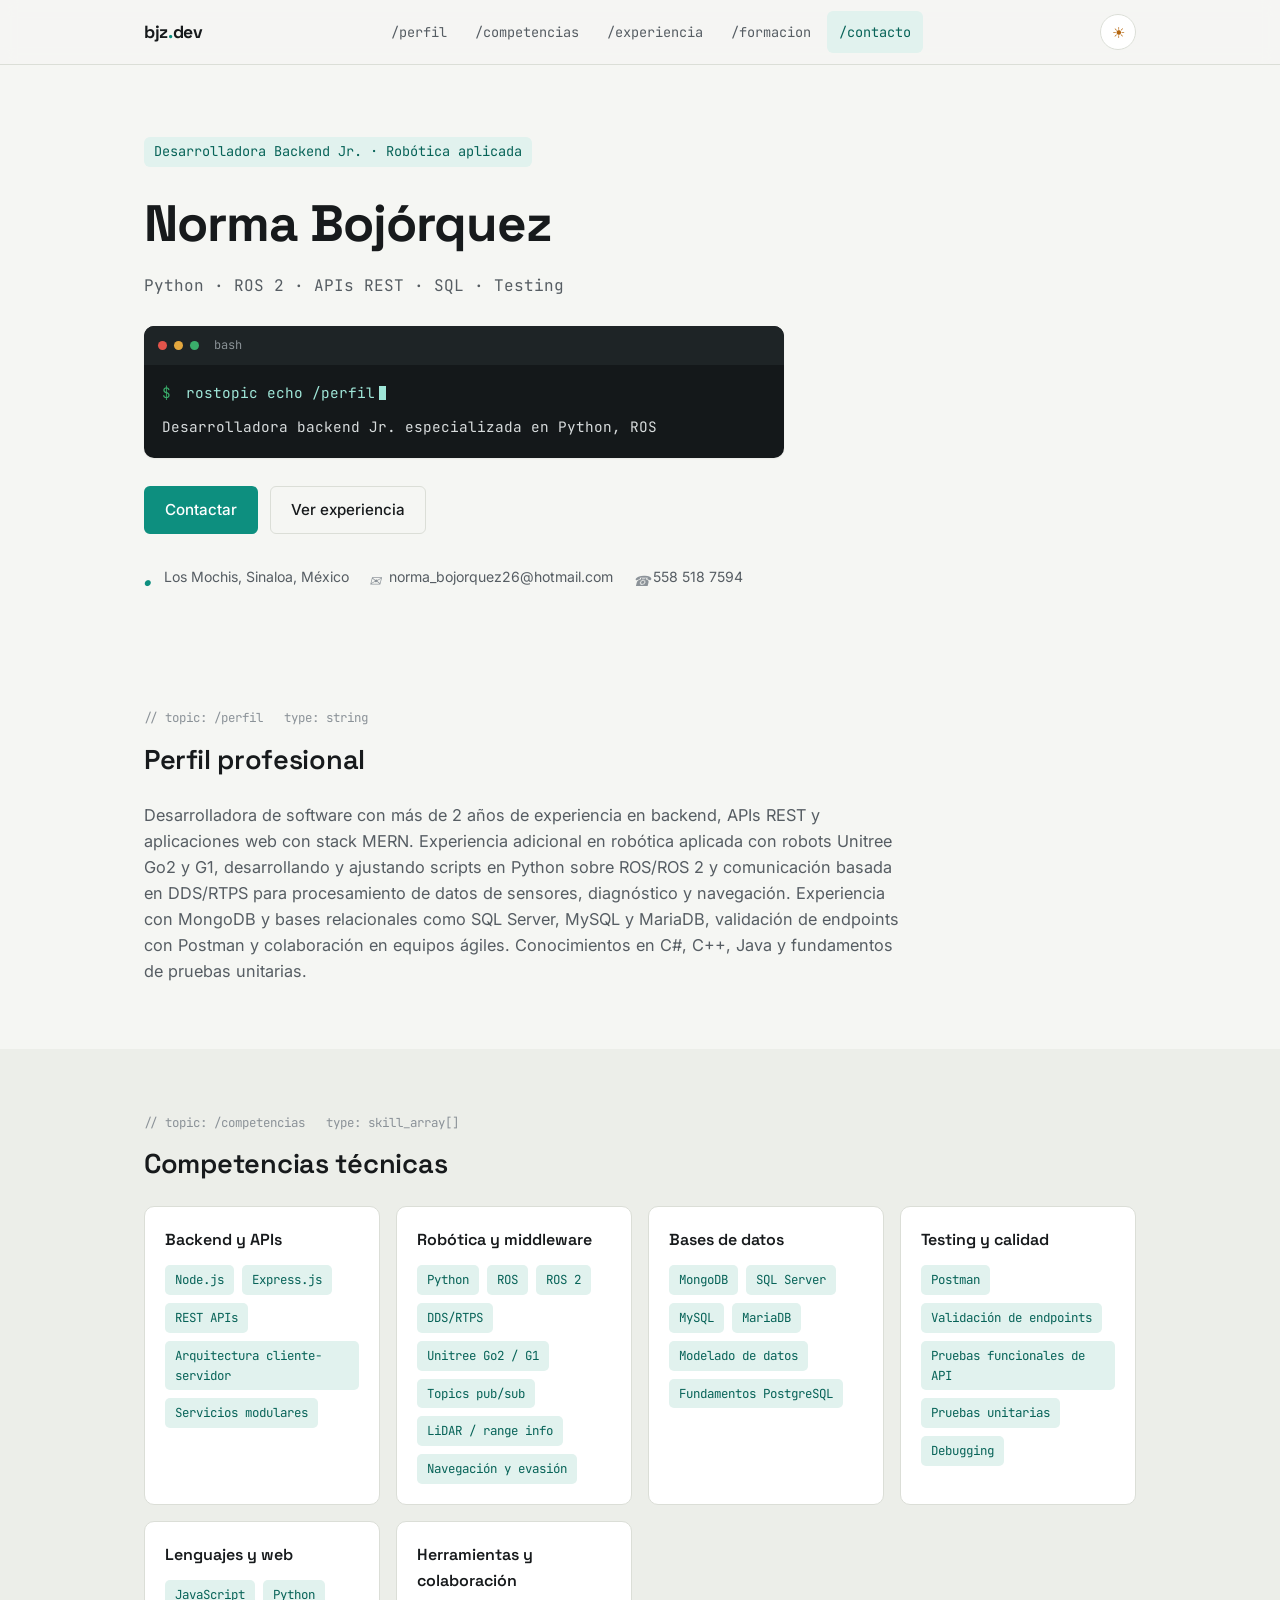
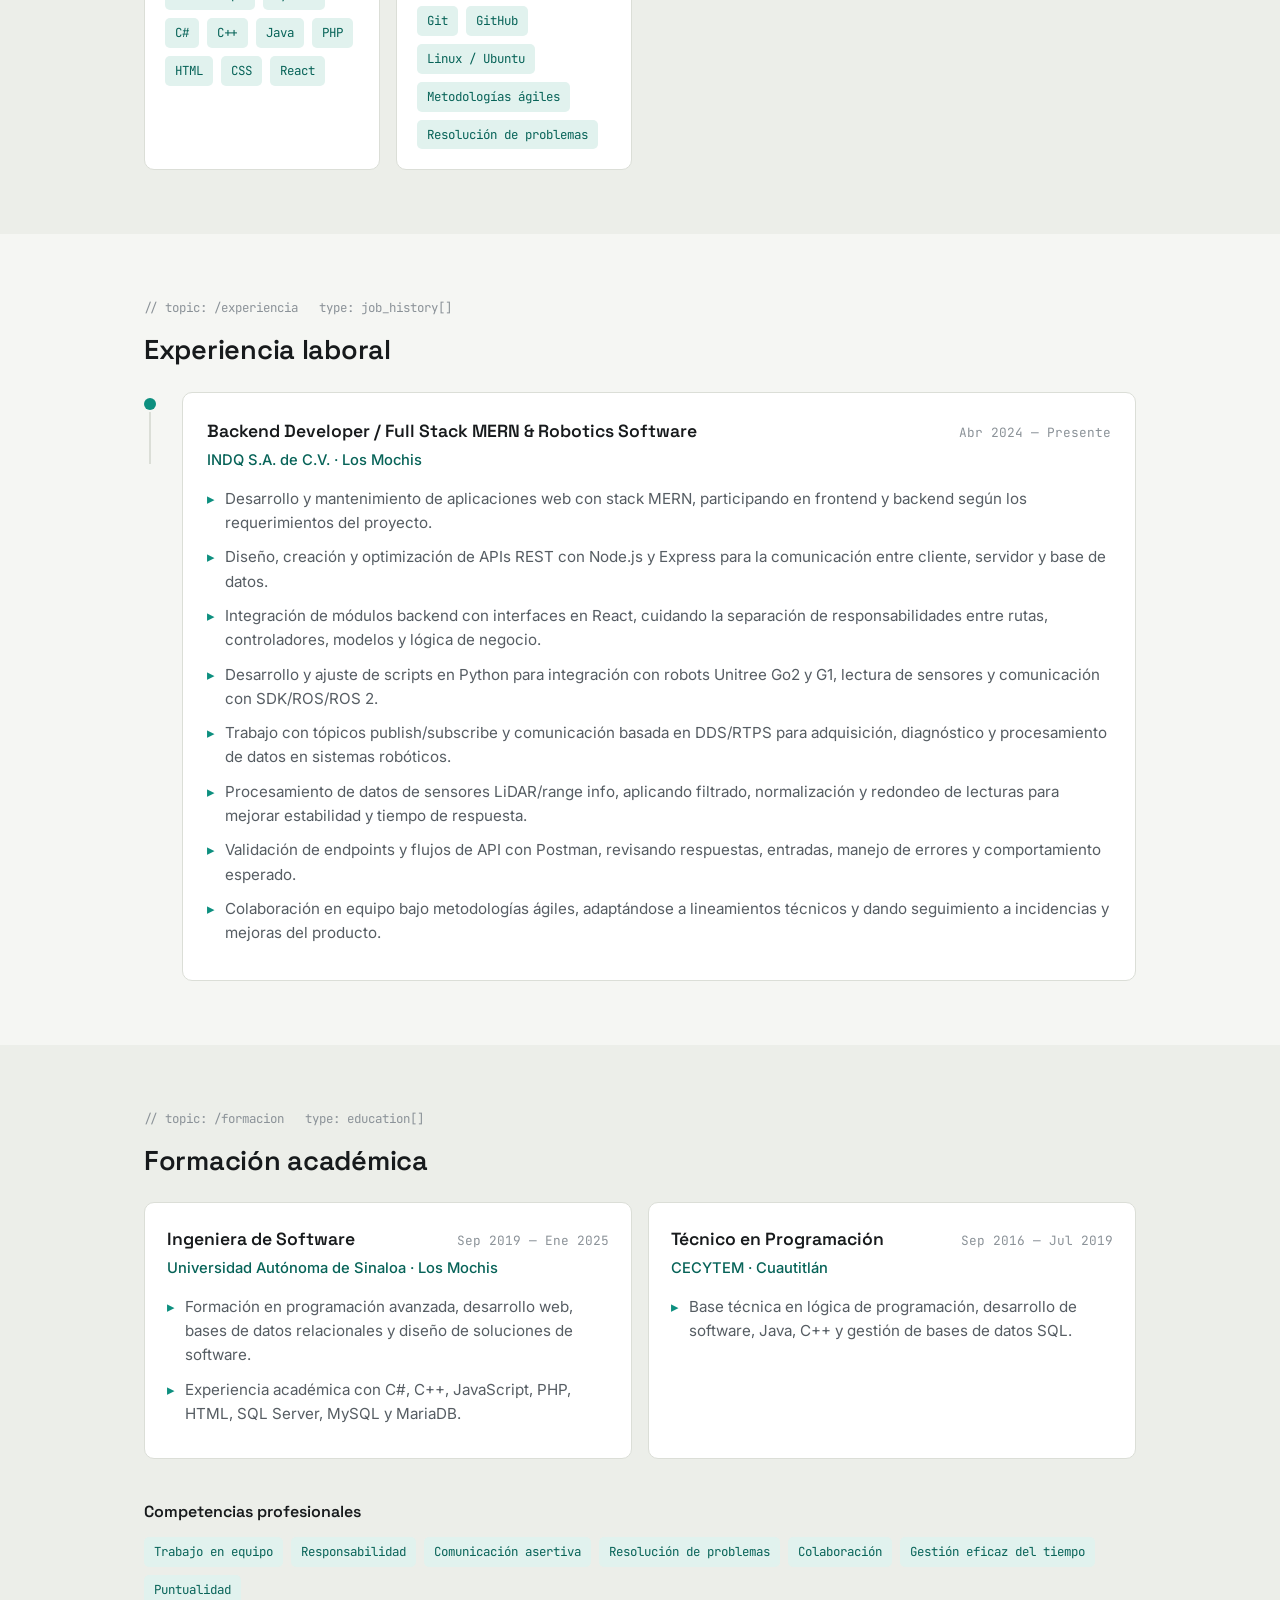
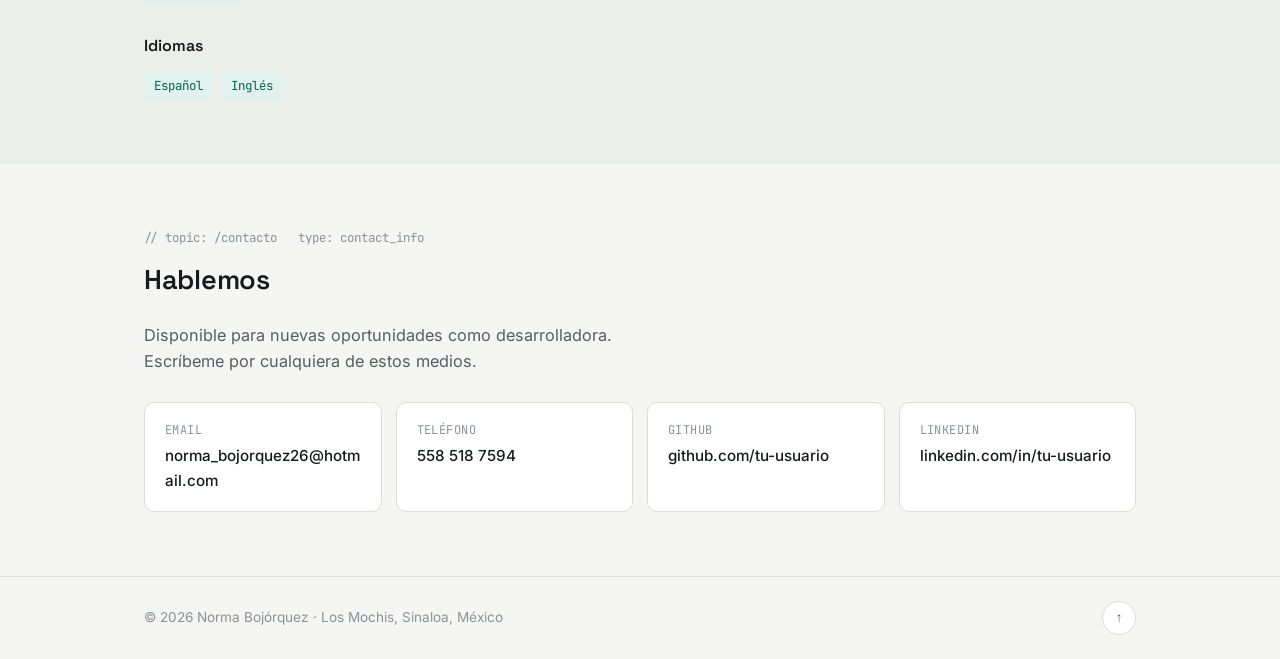
==== index.html @ 82c3656e "cv web correccion de la estrutura" ====
<!DOCTYPE html>
<html lang="es">
<head>
<meta charset="UTF-8">
<meta name="viewport" content="width=device-width, initial-scale=1.0">
<title>Norma Bojórquez · Desarrolladora Backend & Robótica</title>
<meta name="description" content="Portfolio de Norma Bojórquez, desarrolladora backend Jr. con experiencia en Python, ROS 2, APIs REST y bases de datos.">
<link rel="preconnect" href="https://fonts.googleapis.com">
<link rel="preconnect" href="https://fonts.gstatic.com" crossorigin>
<link href="https://fonts.googleapis.com/css2?family=Space+Grotesk:wght@500;600;700&family=Inter:wght@400;500;600&family=JetBrains+Mono:wght@400;500&display=swap" rel="stylesheet">
<link rel="stylesheet" href="/CSS/styles.css">
<script>
  (function () {
    var saved = localStorage.getItem("theme");
    var prefersDark = window.matchMedia("(prefers-color-scheme: dark)").matches;
    var theme = saved || (prefersDark ? "dark" : "light");
    document.documentElement.setAttribute("data-theme", theme);
  })();
</script>
</head>
<body>

<header class="site-header">
  <div class="wrap header-inner">
    <a href="#inicio" class="brand">bjz<span class="brand-dot">.</span>dev</a>

    <button class="nav-toggle" id="navToggle" aria-label="Abrir menú" aria-expanded="false" aria-controls="siteNav">
      <span></span><span></span><span></span>
    </button>

    <nav class="site-nav" id="siteNav">
      <a href="#perfil" class="nav-link" data-section="perfil"><span class="topic-tag">/perfil</span></a>
      <a href="#competencias" class="nav-link" data-section="competencias"><span class="topic-tag">/competencias</span></a>
      <a href="#experiencia" class="nav-link" data-section="experiencia"><span class="topic-tag">/experiencia</span></a>
      <a href="#formacion" class="nav-link" data-section="formacion"><span class="topic-tag">/formacion</span></a>
      <a href="#contacto" class="nav-link" data-section="contacto"><span class="topic-tag">/contacto</span></a>
    </nav>

    <button class="theme-toggle" id="themeToggle" aria-label="Cambiar a modo oscuro" aria-pressed="false">
      <span class="theme-icon theme-icon-sun">☀</span>
      <span class="theme-icon theme-icon-moon">☾</span>
    </button>
  </div>
</header>

<main>

  <!-- ======================= HERO ======================= -->
  <section class="hero" id="inicio">
    <div class="wrap hero-grid">
      <div class="hero-text">
        <p class="eyebrow">Desarrolladora Backend Jr. · Robótica aplicada</p>
        <h1>Norma Bojórquez</h1>
        <p class="hero-sub">Python · ROS 2 · APIs REST · SQL · Testing</p>

        <div class="terminal" aria-hidden="false">
          <div class="terminal-bar">
            <span class="dot dot-r"></span><span class="dot dot-y"></span><span class="dot dot-g"></span>
            <span class="terminal-title">bash</span>
          </div>
          <div class="terminal-body">
            <p class="terminal-line"><span class="prompt">$</span> rostopic echo /perfil<span class="cursor" id="typeCursor"></span></p>
            <p class="terminal-output" id="typeOutput"></p>
          </div>
        </div>

        <div class="hero-actions">
          <a href="#contacto" class="btn btn-primary">Contactar</a>
          <a href="#experiencia" class="btn btn-ghost">Ver experiencia</a>
        </div>

        <ul class="hero-meta">
          <li><i class="icon" data-icon="pin"></i>Los Mochis, Sinaloa, México</li>
          <li><i class="icon" data-icon="mail"></i>norma_bojorquez26@hotmail.com</li>
          <li><i class="icon" data-icon="phone"></i>558 518 7594</li>
        </ul>
      </div>
    </div>
  </section>
  <section class="section" id="perfil">
    <div class="wrap">
      <p class="section-topic">// topic: /perfil &nbsp; type: string</p>
      <h2 class="section-title">Perfil profesional</h2>
      <p class="section-lead">
        Desarrolladora de software con más de 2 años de experiencia en backend, APIs REST y aplicaciones
        web con stack MERN. Experiencia adicional en robótica aplicada con robots Unitree Go2 y G1,
        desarrollando y ajustando scripts en Python sobre ROS/ROS 2 y comunicación basada en DDS/RTPS para
        procesamiento de datos de sensores, diagnóstico y navegación. Experiencia con MongoDB y bases
        relacionales como SQL Server, MySQL y MariaDB, validación de endpoints con Postman y colaboración
        en equipos ágiles. Conocimientos en C#, C++, Java y fundamentos de pruebas unitarias.
      </p>
    </div>
  </section>
  <section class="section section-alt" id="competencias">
    <div class="wrap">
      <p class="section-topic">// topic: /competencias &nbsp; type: skill_array[]</p>
      <h2 class="section-title">Competencias técnicas</h2>

      <div class="skills-grid">

        <article class="skill-card">
          <h3>Backend y APIs</h3>
          <ul class="tag-list">
            <li>Node.js</li><li>Express.js</li><li>REST APIs</li>
            <li>Arquitectura cliente-servidor</li><li>Servicios modulares</li>
          </ul>
        </article>

        <article class="skill-card">
          <h3>Robótica y middleware</h3>
          <ul class="tag-list">
            <li>Python</li><li>ROS</li><li>ROS 2</li><li>DDS/RTPS</li>
            <li>Unitree Go2 / G1</li><li>Topics pub/sub</li><li>LiDAR / range info</li>
            <li>Navegación y evasión</li>
          </ul>
        </article>

        <article class="skill-card">
          <h3>Bases de datos</h3>
          <ul class="tag-list">
            <li>MongoDB</li><li>SQL Server</li><li>MySQL</li><li>MariaDB</li>
            <li>Modelado de datos</li><li>Fundamentos PostgreSQL</li>
          </ul>
        </article>

        <article class="skill-card">
          <h3>Testing y calidad</h3>
          <ul class="tag-list">
            <li>Postman</li><li>Validación de endpoints</li>
            <li>Pruebas funcionales de API</li><li>Pruebas unitarias</li><li>Debugging</li>
          </ul>
        </article>

        <article class="skill-card">
          <h3>Lenguajes y web</h3>
          <ul class="tag-list">
            <li>JavaScript</li><li>Python</li><li>C#</li><li>C++</li>
            <li>Java</li><li>PHP</li><li>HTML</li><li>CSS</li><li>React</li>
          </ul>
        </article>

        <article class="skill-card">
          <h3>Herramientas y colaboración</h3>
          <ul class="tag-list">
            <li>Git</li><li>GitHub</li><li>Linux / Ubuntu</li>
            <li>Metodologías ágiles</li><li>Resolución de problemas</li>
          </ul>
        </article>

      </div>
    </div>
  </section>
  <section class="section" id="experiencia">
    <div class="wrap">
      <p class="section-topic">// topic: /experiencia &nbsp; type: job_history[]</p>
      <h2 class="section-title">Experiencia laboral</h2>

      <div class="timeline">
        <article class="timeline-item">
          <div class="timeline-marker" aria-hidden="true"></div>
          <div class="timeline-content">
            <div class="timeline-head">
              <h3>Backend Developer / Full Stack MERN &amp; Robotics Software</h3>
              <span class="timeline-date">Abr 2024 — Presente</span>
            </div>
            <p class="timeline-company">INDQ S.A. de C.V. · Los Mochis</p>
            <ul class="bullet-list">
              <li>Desarrollo y mantenimiento de aplicaciones web con stack MERN, participando en frontend y backend según los requerimientos del proyecto.</li>
              <li>Diseño, creación y optimización de APIs REST con Node.js y Express para la comunicación entre cliente, servidor y base de datos.</li>
              <li>Integración de módulos backend con interfaces en React, cuidando la separación de responsabilidades entre rutas, controladores, modelos y lógica de negocio.</li>
              <li>Desarrollo y ajuste de scripts en Python para integración con robots Unitree Go2 y G1, lectura de sensores y comunicación con SDK/ROS/ROS 2.</li>
              <li>Trabajo con tópicos publish/subscribe y comunicación basada en DDS/RTPS para adquisición, diagnóstico y procesamiento de datos en sistemas robóticos.</li>
              <li>Procesamiento de datos de sensores LiDAR/range info, aplicando filtrado, normalización y redondeo de lecturas para mejorar estabilidad y tiempo de respuesta.</li>
              <li>Validación de endpoints y flujos de API con Postman, revisando respuestas, entradas, manejo de errores y comportamiento esperado.</li>
              <li>Colaboración en equipo bajo metodologías ágiles, adaptándose a lineamientos técnicos y dando seguimiento a incidencias y mejoras del producto.</li>
            </ul>
          </div>
        </article>
      </div>
    </div>
  </section>
  <section class="section section-alt" id="formacion">
    <div class="wrap">
      <p class="section-topic">// topic: /formacion &nbsp; type: education[]</p>
      <h2 class="section-title">Formación académica</h2>

      <div class="edu-grid">
        <article class="edu-card">
          <div class="timeline-head">
            <h3>Ingeniera de Software</h3>
            <span class="timeline-date">Sep 2019 — Ene 2025</span>
          </div>
          <p class="timeline-company">Universidad Autónoma de Sinaloa · Los Mochis</p>
          <ul class="bullet-list">
            <li>Formación en programación avanzada, desarrollo web, bases de datos relacionales y diseño de soluciones de software.</li>
            <li>Experiencia académica con C#, C++, JavaScript, PHP, HTML, SQL Server, MySQL y MariaDB.</li>
          </ul>
        </article>

        <article class="edu-card">
          <div class="timeline-head">
            <h3>Técnico en Programación</h3>
            <span class="timeline-date">Sep 2016 — Jul 2019</span>
          </div>
          <p class="timeline-company">CECYTEM · Cuautitlán</p>
          <ul class="bullet-list">
            <li>Base técnica en lógica de programación, desarrollo de software, Java, C++ y gestión de bases de datos SQL.</li>
          </ul>
        </article>
      </div>

      <div class="soft-block">
        <h3>Competencias profesionales</h3>
        <ul class="tag-list">
          <li>Trabajo en equipo</li><li>Responsabilidad</li><li>Comunicación asertiva</li>
          <li>Resolución de problemas</li><li>Colaboración</li><li>Gestión eficaz del tiempo</li><li>Puntualidad</li>
        </ul>
      </div>

      <div class="soft-block">
        <h3>Idiomas</h3>
        <ul class="tag-list">
          <li>Español</li><li>Inglés</li>
        </ul>
      </div>
    </div>
  </section>

  <section class="section contact" id="contacto">
    <div class="wrap">
      <p class="section-topic">// topic: /contacto &nbsp; type: contact_info</p>
      <h2 class="section-title">Hablemos</h2>
      <p class="section-lead">
        Disponible para nuevas oportunidades como desarrolladora.
      </p>
      <p class="section-lead">
        Escríbeme por cualquiera de estos medios.
      </p>

      <div class="contact-grid">
        <a class="contact-card" href="mailto:norma_bojorquez26@hotmail.com">
          <span class="contact-label">Email</span>
          <span class="contact-value">norma_bojorquez26@hotmail.com</span>
        </a>
        <a class="contact-card" href="tel:+525585187594">
          <span class="contact-label">Teléfono</span>
          <span class="contact-value">558 518 7594</span>
        </a>
        <a class="contact-card" href="#" id="githubLink">
          <span class="contact-label">GitHub</span>
          <span class="contact-value">github.com/tu-usuario</span>
        </a>
        <a class="contact-card" href="#" id="linkedinLink">
          <span class="contact-label">LinkedIn</span>
          <span class="contact-value">linkedin.com/in/tu-usuario</span>
        </a>
      </div>
    </div>
  </section>

</main>

<footer class="site-footer">
  <div class="wrap footer-inner">
    <p>&copy; <span id="year"></span> Norma Bojórquez · Los Mochis, Sinaloa, México</p>
    <button class="back-top" id="backTop" aria-label="Volver arriba">↑</button>
  </div>
</footer>

<script src="/JS/script.js"></script>
</body>
</html>
---- CSS/styles.css ----
:root {
  --bg: #F5F6F3;
  --bg-alt: #ECEEE9;
  --surface: #FFFFFF;
  --text: #171A1C;
  --text-secondary: #565D63;
  --text-muted: #8B9298;
  --border: #DBDED7;

  --accent: #0D8F7F;
  --accent-dark: #076358;
  --accent-soft: #E1F2EE;

  --amber: #B4650E;
  --amber-soft: #FBEBDA;

  /* Tipografías */
  --font-display: 'Space Grotesk', 'Segoe UI', sans-serif;
  --font-body: 'Inter', 'Segoe UI', sans-serif;
  --font-mono: 'JetBrains Mono', 'Courier New', monospace;

  --max-width: 1040px;
  --radius: 10px;
  --radius-sm: 6px;
}

[data-theme="dark"] {
  --bg: #121516;
  --bg-alt: #191D1E;
  --surface: #1B1F20;
  --text: #EDEFEE;
  --text-secondary: #A7ADAF;
  --text-muted: #6E7577;
  --border: #2B3031;

  --accent: #35C4AE;
  --accent-dark: #6FE0CE;
  --accent-soft: #16302C;

  --amber: #E0A860;
  --amber-soft: #2E2417;
}

[data-theme="dark"] .terminal { box-shadow: none; }
[data-theme="dark"] .site-header { background: rgba(18, 21, 22, 0.9); }

body,
.site-header,
.terminal,
.skill-card,
.timeline-content,
.edu-card,
.contact-card {
  transition: background-color 0.2s ease, border-color 0.2s ease, color 0.2s ease;
}

* { box-sizing: border-box; margin: 0; padding: 0; }

html { scroll-behavior: smooth; }

body {
  background: var(--bg);
  color: var(--text);
  font-family: var(--font-body);
  font-size: 16px;
  line-height: 1.6;
  -webkit-font-smoothing: antialiased;
}

img { max-width: 100%; display: block; }
a { color: inherit; text-decoration: none; }
ul { list-style: none; }

.wrap {
  max-width: var(--max-width);
  margin: 0 auto;
  padding: 0 24px;
}

.site-header {
  position: sticky;
  top: 0;
  z-index: 50;
  background: rgba(245, 246, 243, 0.9);
  backdrop-filter: blur(8px);
  border-bottom: 1px solid var(--border);
}

.header-inner {
  display: flex;
  align-items: center;
  justify-content: space-between;
  height: 64px;
}

.brand {
  font-family: var(--font-display);
  font-weight: 700;
  font-size: 1.1rem;
  letter-spacing: -0.02em;
}
.brand-dot { color: var(--accent); }

.site-nav {
  display: flex;
  gap: 4px;
}

.nav-link {
  padding: 8px 12px;
  border-radius: var(--radius-sm);
  transition: background 0.15s ease, color 0.15s ease;
}

.nav-link .topic-tag {
  font-family: var(--font-mono);
  font-size: 0.85rem;
  color: var(--text-secondary);
}

.nav-link:hover,
.nav-link.active {
  background: var(--accent-soft);
}
.nav-link:hover .topic-tag,
.nav-link.active .topic-tag {
  color: var(--accent-dark);
}

.nav-toggle {
  display: none;
  flex-direction: column;
  justify-content: center;
  gap: 5px;
  width: 36px;
  height: 36px;
  background: none;
  border: none;
  cursor: pointer;
}
.nav-toggle span {
  display: block;
  height: 2px;
  background: var(--text);
  border-radius: 2px;
}

.theme-toggle {
  position: relative;
  width: 36px;
  height: 36px;
  border-radius: 50%;
  border: 1px solid var(--border);
  background: var(--surface);
  cursor: pointer;
  flex-shrink: 0;
}

.theme-icon {
  position: absolute;
  top: 50%;
  left: 50%;
  transform: translate(-50%, -50%);
  font-size: 15px;
  line-height: 1;
  transition: opacity 0.15s ease;
}

.theme-icon-sun { color: var(--amber); opacity: 1; }
.theme-icon-moon { color: var(--accent); opacity: 0; }

[data-theme="dark"] .theme-icon-sun { opacity: 0; }
[data-theme="dark"] .theme-icon-moon { opacity: 1; }

.hero {
  padding: 72px 0 56px;
}

.hero-text { max-width: 640px; }

.eyebrow {
  font-family: var(--font-mono);
  font-size: 0.85rem;
  color: var(--accent-dark);
  background: var(--accent-soft);
  display: inline-block;
  padding: 4px 10px;
  border-radius: var(--radius-sm);
  margin-bottom: 16px;
}

.hero h1 {
  font-family: var(--font-display);
  font-weight: 700;
  font-size: clamp(2.2rem, 5vw, 3.2rem);
  letter-spacing: -0.02em;
  margin-bottom: 8px;
}

.hero-sub {
  font-family: var(--font-mono);
  font-size: 1rem;
  color: var(--text-secondary);
  margin-bottom: 28px;
}

.terminal {
  background: #14181A;
  border-radius: var(--radius);
  overflow: hidden;
  margin-bottom: 28px;
  box-shadow: 0 1px 2px rgba(0,0,0,0.06);
}

.terminal-bar {
  display: flex;
  align-items: center;
  gap: 7px;
  padding: 10px 14px;
  background: #1E2426;
}
.dot { width: 9px; height: 9px; border-radius: 50%; display: inline-block; }
.dot-r { background: #E2544B; }
.dot-y { background: #E3A73E; }
.dot-g { background: #3AAE6B; }
.terminal-title {
  margin-left: 8px;
  font-family: var(--font-mono);
  font-size: 0.75rem;
  color: #8A9296;
}

.terminal-body {
  padding: 16px 18px 20px;
  font-family: var(--font-mono);
  font-size: 0.9rem;
}

.terminal-line { color: #9FE6D8; }
.prompt { color: #3AAE6B; margin-right: 6px; }

.cursor {
  display: inline-block;
  width: 7px;
  height: 14px;
  background: #9FE6D8;
  margin-left: 4px;
  vertical-align: -2px;
  animation: blink 1s step-end infinite;
}
@keyframes blink { 50% { opacity: 0; } }

.terminal-output {
  color: #D7DBDC;
  margin-top: 10px;
  min-height: 1.4em;
}

.hero-actions {
  display: flex;
  gap: 12px;
  margin-bottom: 32px;
  flex-wrap: wrap;
}

.btn {
  font-family: var(--font-body);
  font-weight: 500;
  font-size: 0.95rem;
  padding: 11px 20px;
  border-radius: var(--radius-sm);
  border: 1px solid transparent;
  cursor: pointer;
  transition: transform 0.12s ease, background 0.15s ease, border-color 0.15s ease;
  display: inline-block;
}
.btn:active { transform: scale(0.98); }

.btn-primary {
  background: var(--accent);
  color: #fff;
}
.btn-primary:hover { background: var(--accent-dark); }

.btn-ghost {
  background: transparent;
  border-color: var(--border);
  color: var(--text);
}
.btn-ghost:hover { border-color: var(--text-secondary); }

.hero-meta {
  display: flex;
  flex-wrap: wrap;
  gap: 20px;
  font-size: 0.88rem;
  color: var(--text-secondary);
}
.hero-meta li { display: flex; align-items: center; gap: 6px; }

/* Íconos simples dibujados con CSS (sin dependencias externas) */
.icon { width: 14px; height: 14px; display: inline-block; position: relative; }
.icon[data-icon="pin"]::before {
  content: "●"; font-size: 8px; color: var(--accent);
}
.icon[data-icon="mail"]::before { content: "✉"; color: var(--text-muted); }
.icon[data-icon="phone"]::before { content: "☎"; color: var(--text-muted); }

.section { padding: 64px 0; }
.section-alt { background: var(--bg-alt); }

.section-topic {
  font-family: var(--font-mono);
  font-size: 0.78rem;
  color: var(--text-muted);
  margin-bottom: 10px;
}

.section-title {
  font-family: var(--font-display);
  font-weight: 600;
  font-size: 1.7rem;
  letter-spacing: -0.01em;
  margin-bottom: 20px;
}

.section-lead {
  max-width: 760px;
  color: var(--text-secondary);
  font-size: 1.02rem;
}

.skills-grid {
  display: grid;
  grid-template-columns: repeat(auto-fit, minmax(230px, 1fr));
  gap: 16px;
}

.skill-card {
  background: var(--surface);
  border: 1px solid var(--border);
  border-radius: var(--radius);
  padding: 20px;
}

.skill-card h3 {
  font-family: var(--font-display);
  font-size: 1rem;
  font-weight: 600;
  margin-bottom: 12px;
}

.tag-list {
  display: flex;
  flex-wrap: wrap;
  gap: 8px;
}

.tag-list li {
  font-family: var(--font-mono);
  font-size: 0.78rem;
  background: var(--accent-soft);
  color: var(--accent-dark);
  padding: 5px 10px;
  border-radius: 5px;
}

.timeline-item {
  display: grid;
  grid-template-columns: 20px 1fr;
  gap: 18px;
}

.timeline-marker {
  width: 12px;
  height: 12px;
  border-radius: 50%;
  background: var(--accent);
  margin-top: 6px;
  position: relative;
}
.timeline-marker::after {
  content: "";
  position: absolute;
  left: 5px;
  top: 14px;
  width: 2px;
  height: calc(100% + 40px);
  background: var(--border);
}

.timeline-content {
  background: var(--surface);
  border: 1px solid var(--border);
  border-radius: var(--radius);
  padding: 24px;
}

.timeline-head {
  display: flex;
  justify-content: space-between;
  align-items: baseline;
  gap: 12px;
  flex-wrap: wrap;
  margin-bottom: 4px;
}

.timeline-head h3 {
  font-family: var(--font-display);
  font-size: 1.1rem;
  font-weight: 600;
}

.timeline-date {
  font-family: var(--font-mono);
  font-size: 0.8rem;
  color: var(--text-muted);
  white-space: nowrap;
}

.timeline-company {
  color: var(--accent-dark);
  font-weight: 500;
  font-size: 0.92rem;
  margin-bottom: 14px;
}

.bullet-list li {
  position: relative;
  padding-left: 18px;
  color: var(--text-secondary);
  font-size: 0.95rem;
  margin-bottom: 10px;
}
.bullet-list li::before {
  content: "▸";
  position: absolute;
  left: 0;
  color: var(--accent);
}

.edu-grid {
  display: grid;
  grid-template-columns: repeat(auto-fit, minmax(320px, 1fr));
  gap: 16px;
  margin-bottom: 40px;
}

.edu-card {
  background: var(--surface);
  border: 1px solid var(--border);
  border-radius: var(--radius);
  padding: 22px;
}

.soft-block { margin-top: 28px; }
.soft-block h3 {
  font-family: var(--font-display);
  font-size: 1rem;
  font-weight: 600;
  margin-bottom: 12px;
}

.contact-grid {
  display: grid;
  grid-template-columns: repeat(auto-fit, minmax(230px, 1fr));
  gap: 14px;
  margin-top: 28px;
}

.contact-card {
  background: var(--surface);
  border: 1px solid var(--border);
  border-radius: var(--radius);
  padding: 18px 20px;
  display: flex;
  flex-direction: column;
  gap: 4px;
  transition: border-color 0.15s ease, transform 0.12s ease;
}
.contact-card:hover {
  border-color: var(--accent);
  transform: translateY(-2px);
}

.contact-label {
  font-family: var(--font-mono);
  font-size: 0.75rem;
  color: var(--text-muted);
  text-transform: uppercase;
  letter-spacing: 0.04em;
}
.contact-value {
  font-weight: 500;
  font-size: 0.95rem;
  word-break: break-word;
}

.site-footer {
  border-top: 1px solid var(--border);
  padding: 24px 0;
}
.footer-inner {
  display: flex;
  justify-content: space-between;
  align-items: center;
  font-size: 0.85rem;
  color: var(--text-muted);
}

.back-top {
  background: var(--surface);
  border: 1px solid var(--border);
  border-radius: 50%;
  width: 34px;
  height: 34px;
  cursor: pointer;
  color: var(--text-secondary);
  transition: border-color 0.15s ease;
}
.back-top:hover { border-color: var(--accent); }

@media (max-width: 760px) {
  .nav-toggle { display: flex; }

  .site-nav {
    position: absolute;
    top: 64px;
    left: 0;
    right: 0;
    background: var(--bg);
    border-bottom: 1px solid var(--border);
    flex-direction: column;
    padding: 8px 24px 16px;
    display: none;
  }
  .site-nav.open { display: flex; }

  .timeline-item { grid-template-columns: 1fr; }
  .timeline-marker { display: none; }
}

@media (prefers-reduced-motion: reduce) {
  html { scroll-behavior: auto; }
  .cursor { animation: none; }
}
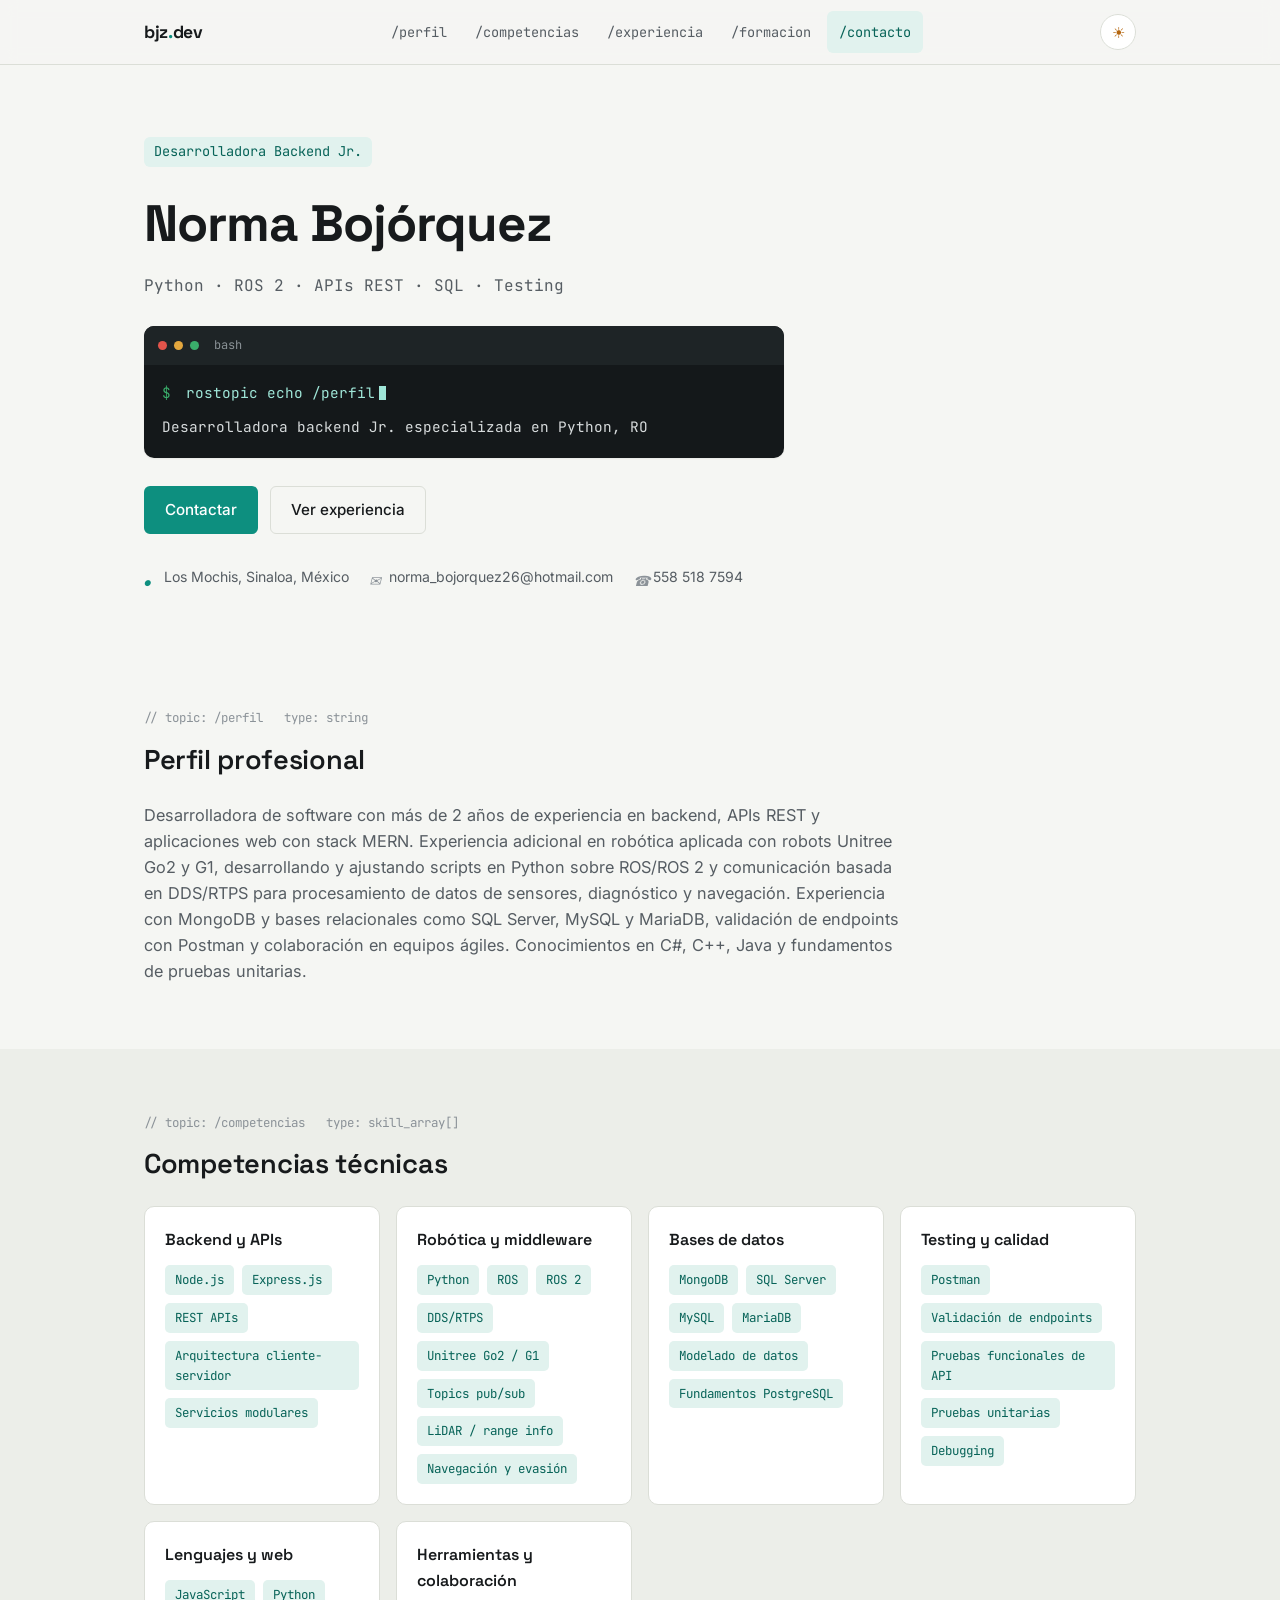
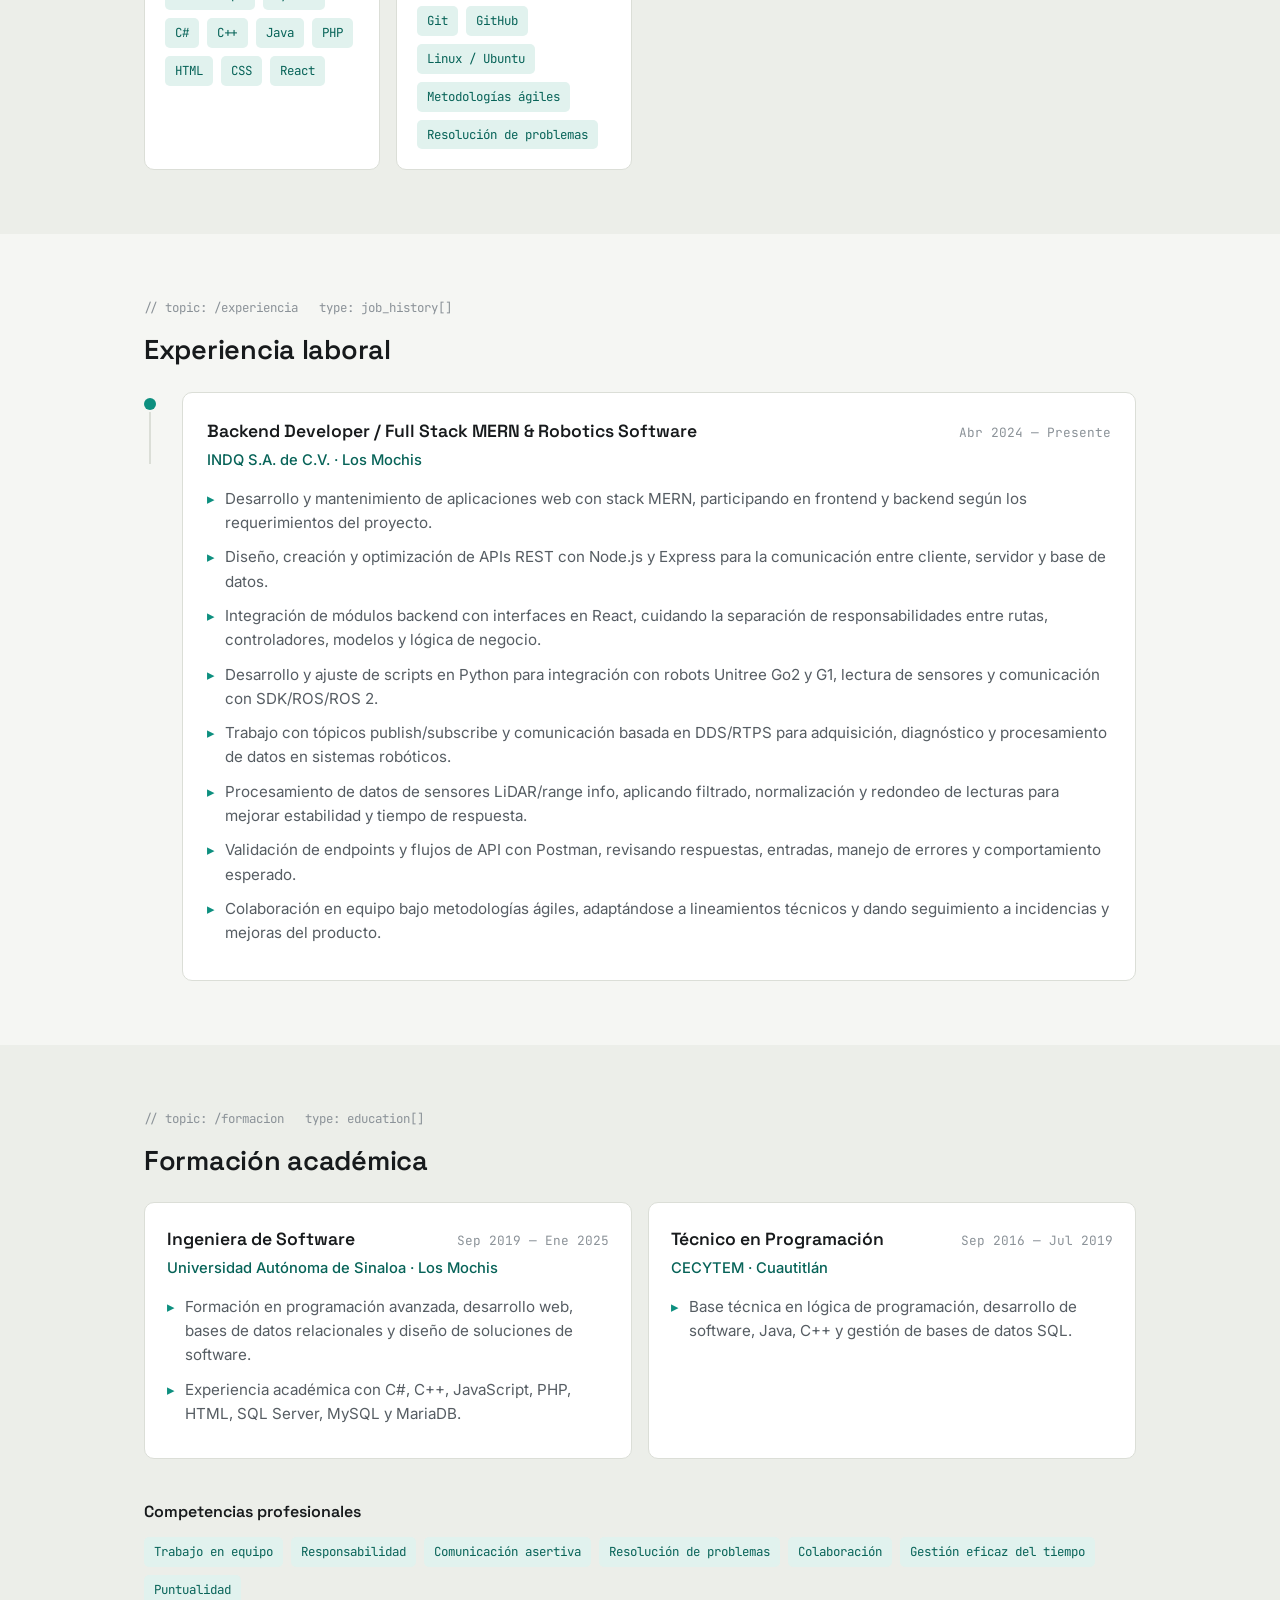
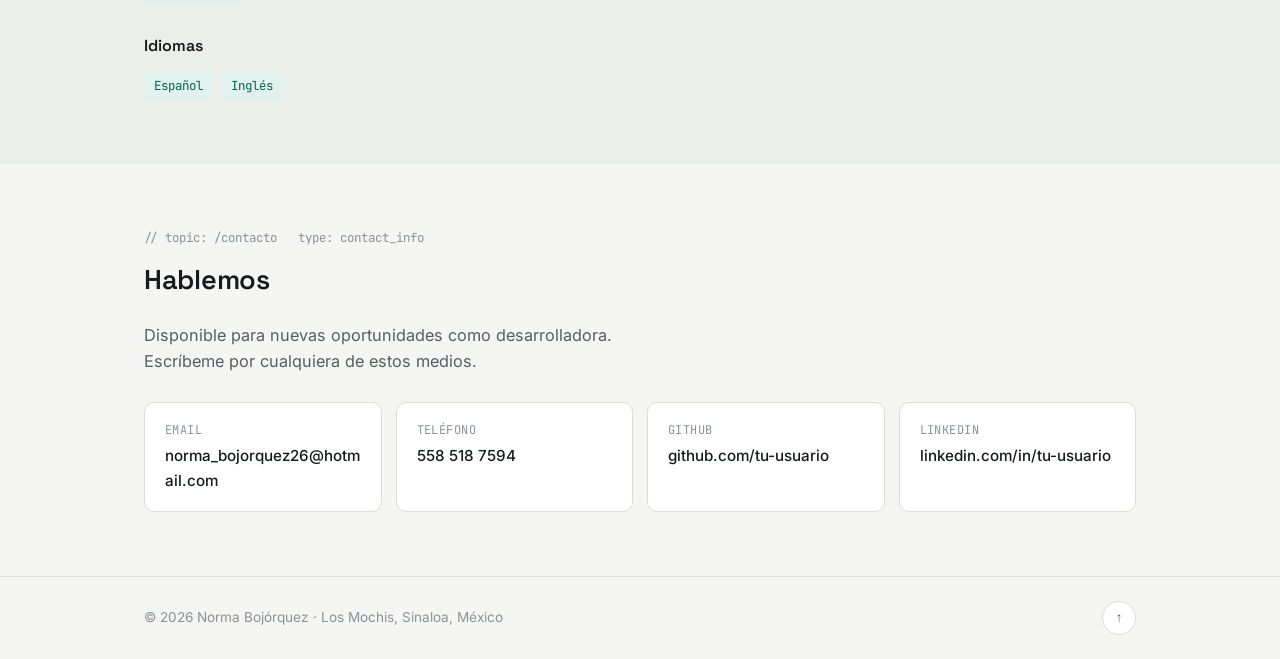
==== commit 28a41e73: "Update index.html" ====
--- a/index.html
+++ b/index.html
@@ -49,7 +49,7 @@
   <section class="hero" id="inicio">
     <div class="wrap hero-grid">
       <div class="hero-text">
-        <p class="eyebrow">Desarrolladora Backend Jr. · Robótica aplicada</p>
+        <p class="eyebrow">Desarrolladora Backend Jr.</p>
         <h1>Norma Bojórquez</h1>
         <p class="hero-sub">Python · ROS 2 · APIs REST · SQL · Testing</p>
 
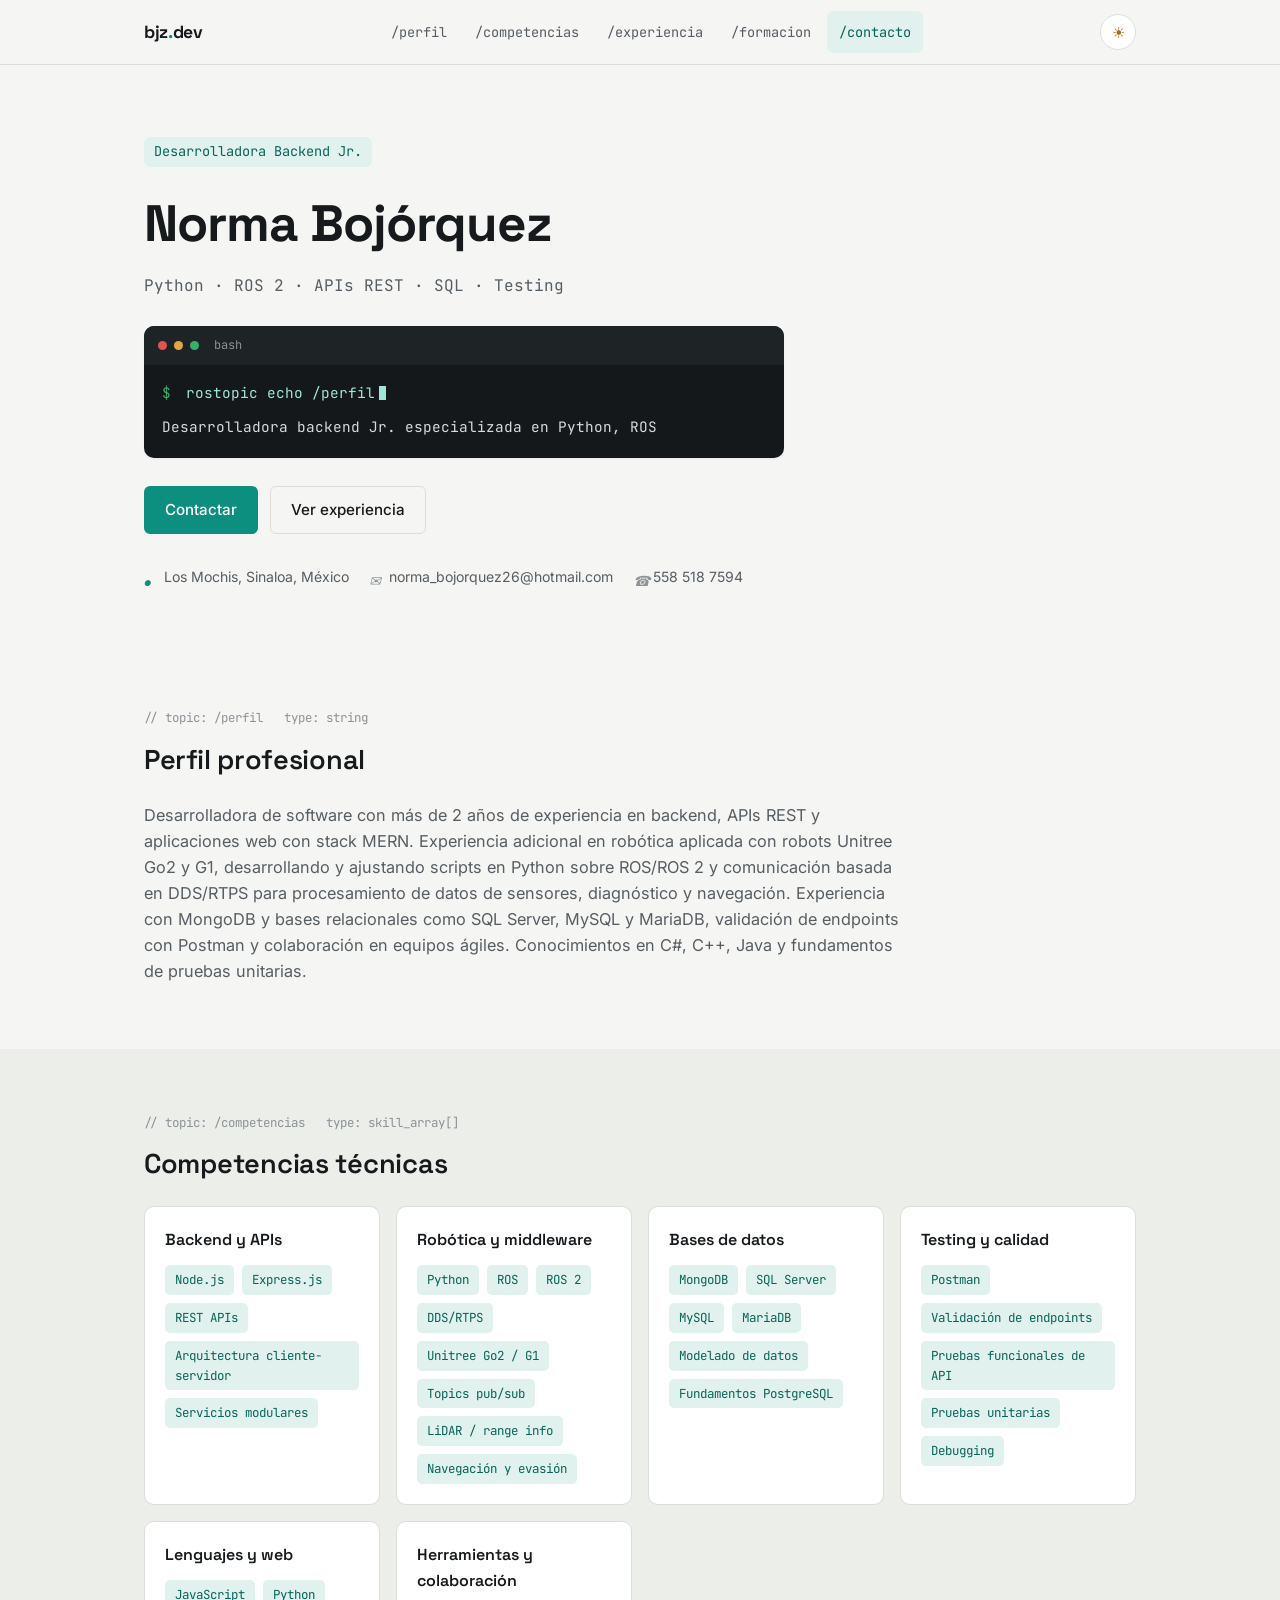
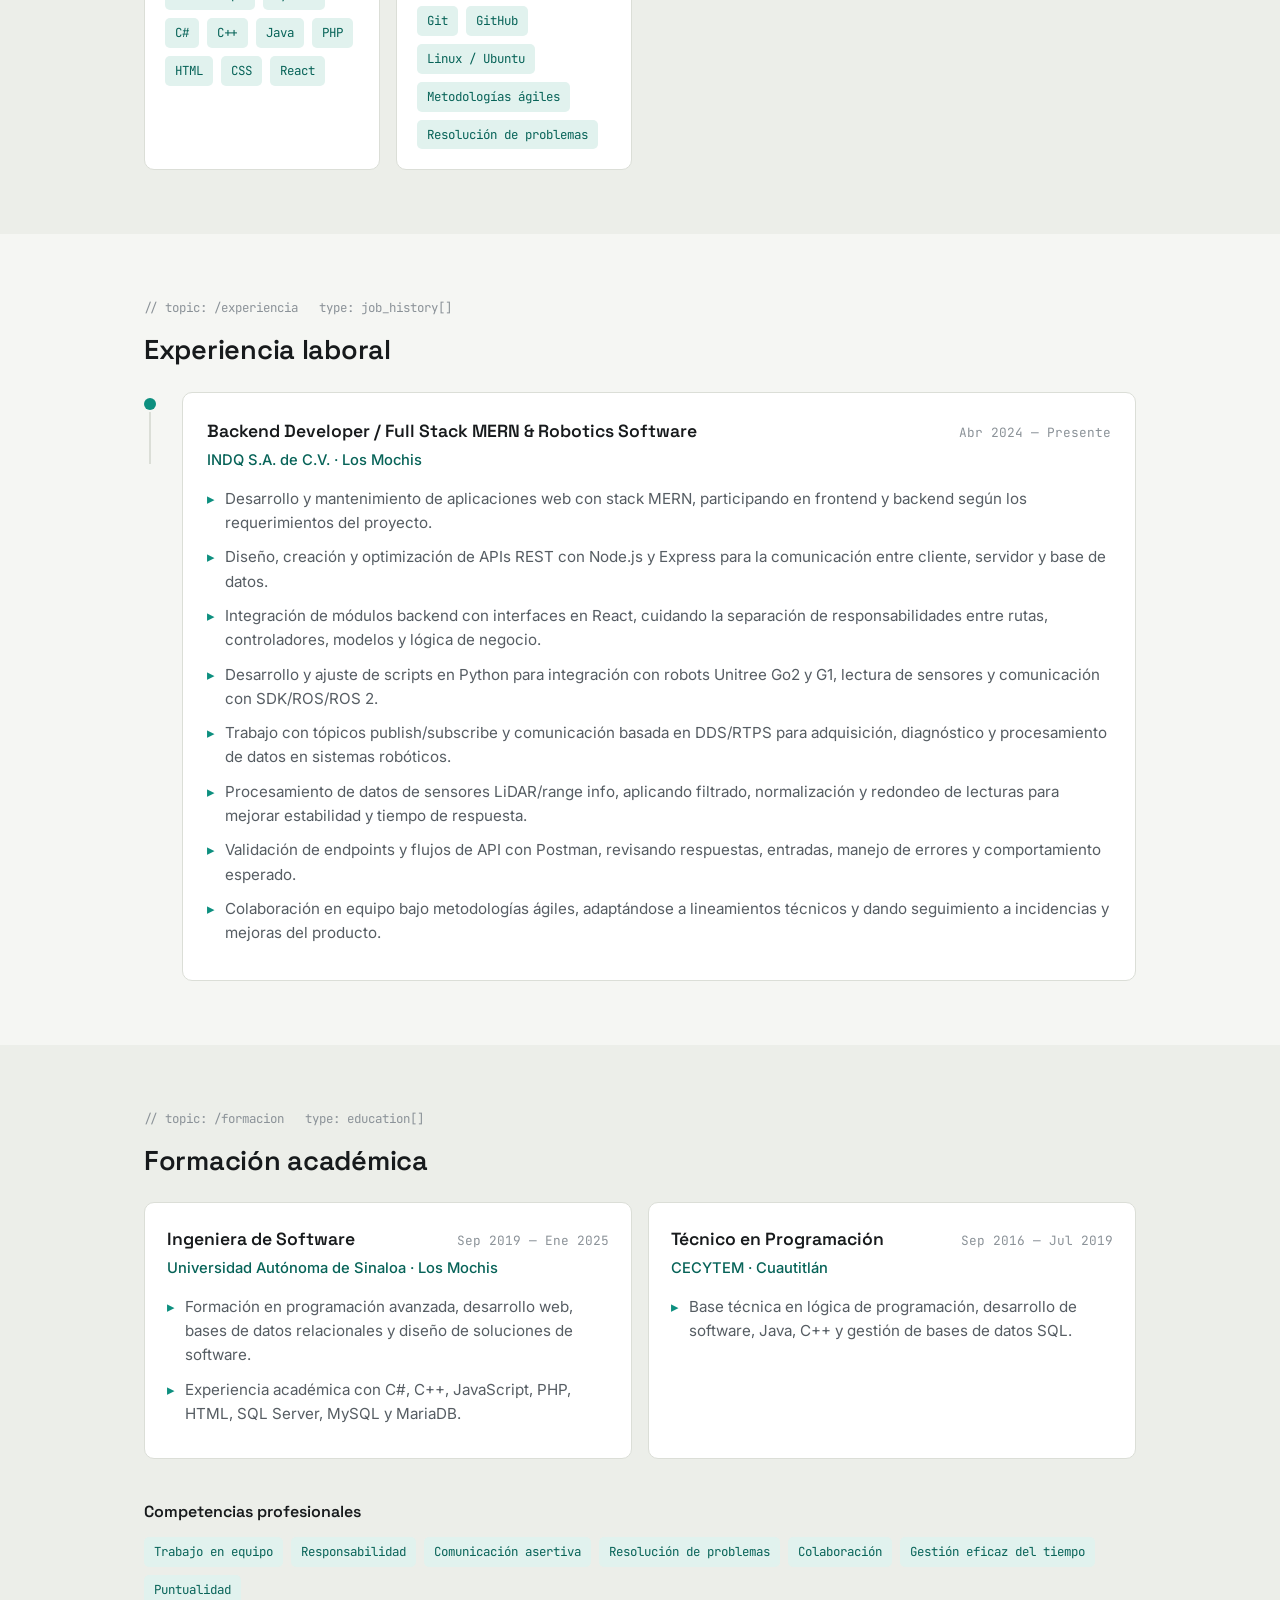
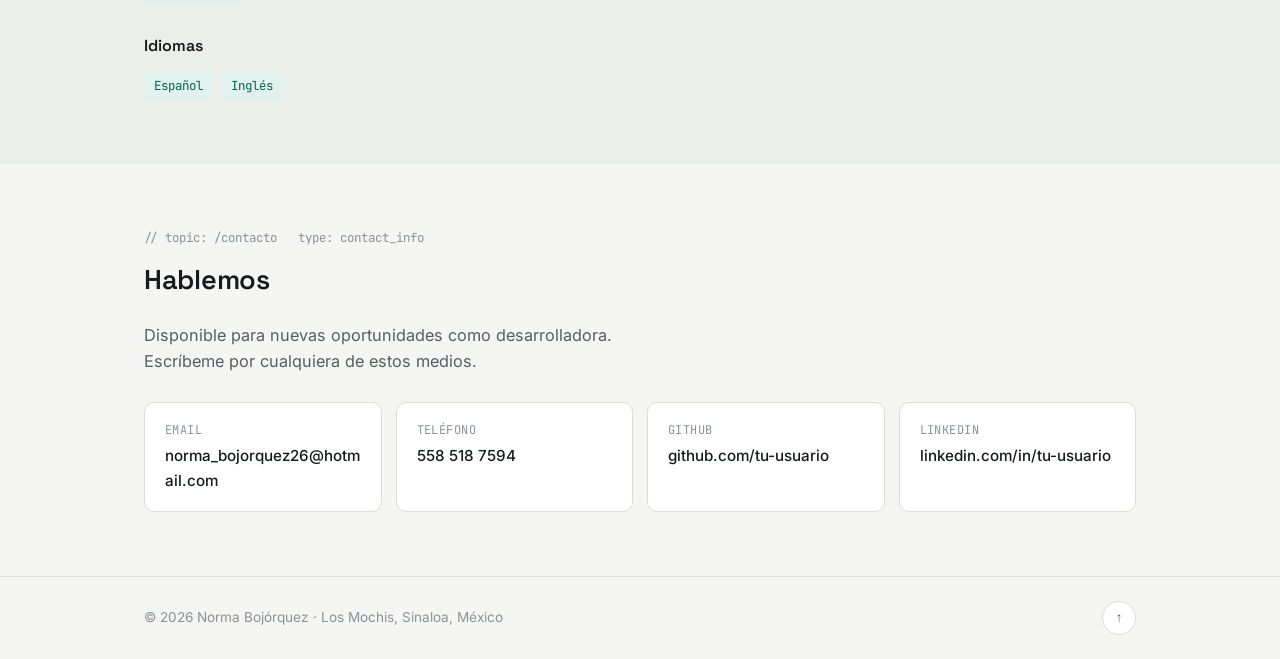
==== commit 67e834a7: "Update index.html" ====
--- a/index.html
+++ b/index.html
@@ -8,7 +8,7 @@
 <link rel="preconnect" href="https://fonts.googleapis.com">
 <link rel="preconnect" href="https://fonts.gstatic.com" crossorigin>
 <link href="https://fonts.googleapis.com/css2?family=Space+Grotesk:wght@500;600;700&family=Inter:wght@400;500;600&family=JetBrains+Mono:wght@400;500&display=swap" rel="stylesheet">
-<link rel="stylesheet" href="/CSS/styles.css">
+<link rel="stylesheet" href="CSS/styles.css">
 <script>
   (function () {
     var saved = localStorage.getItem("theme");
@@ -267,6 +267,6 @@
   </div>
 </footer>
 
-<script src="/JS/script.js"></script>
+<script src="JS/script.js"></script>
 </body>
-</html>+</html>
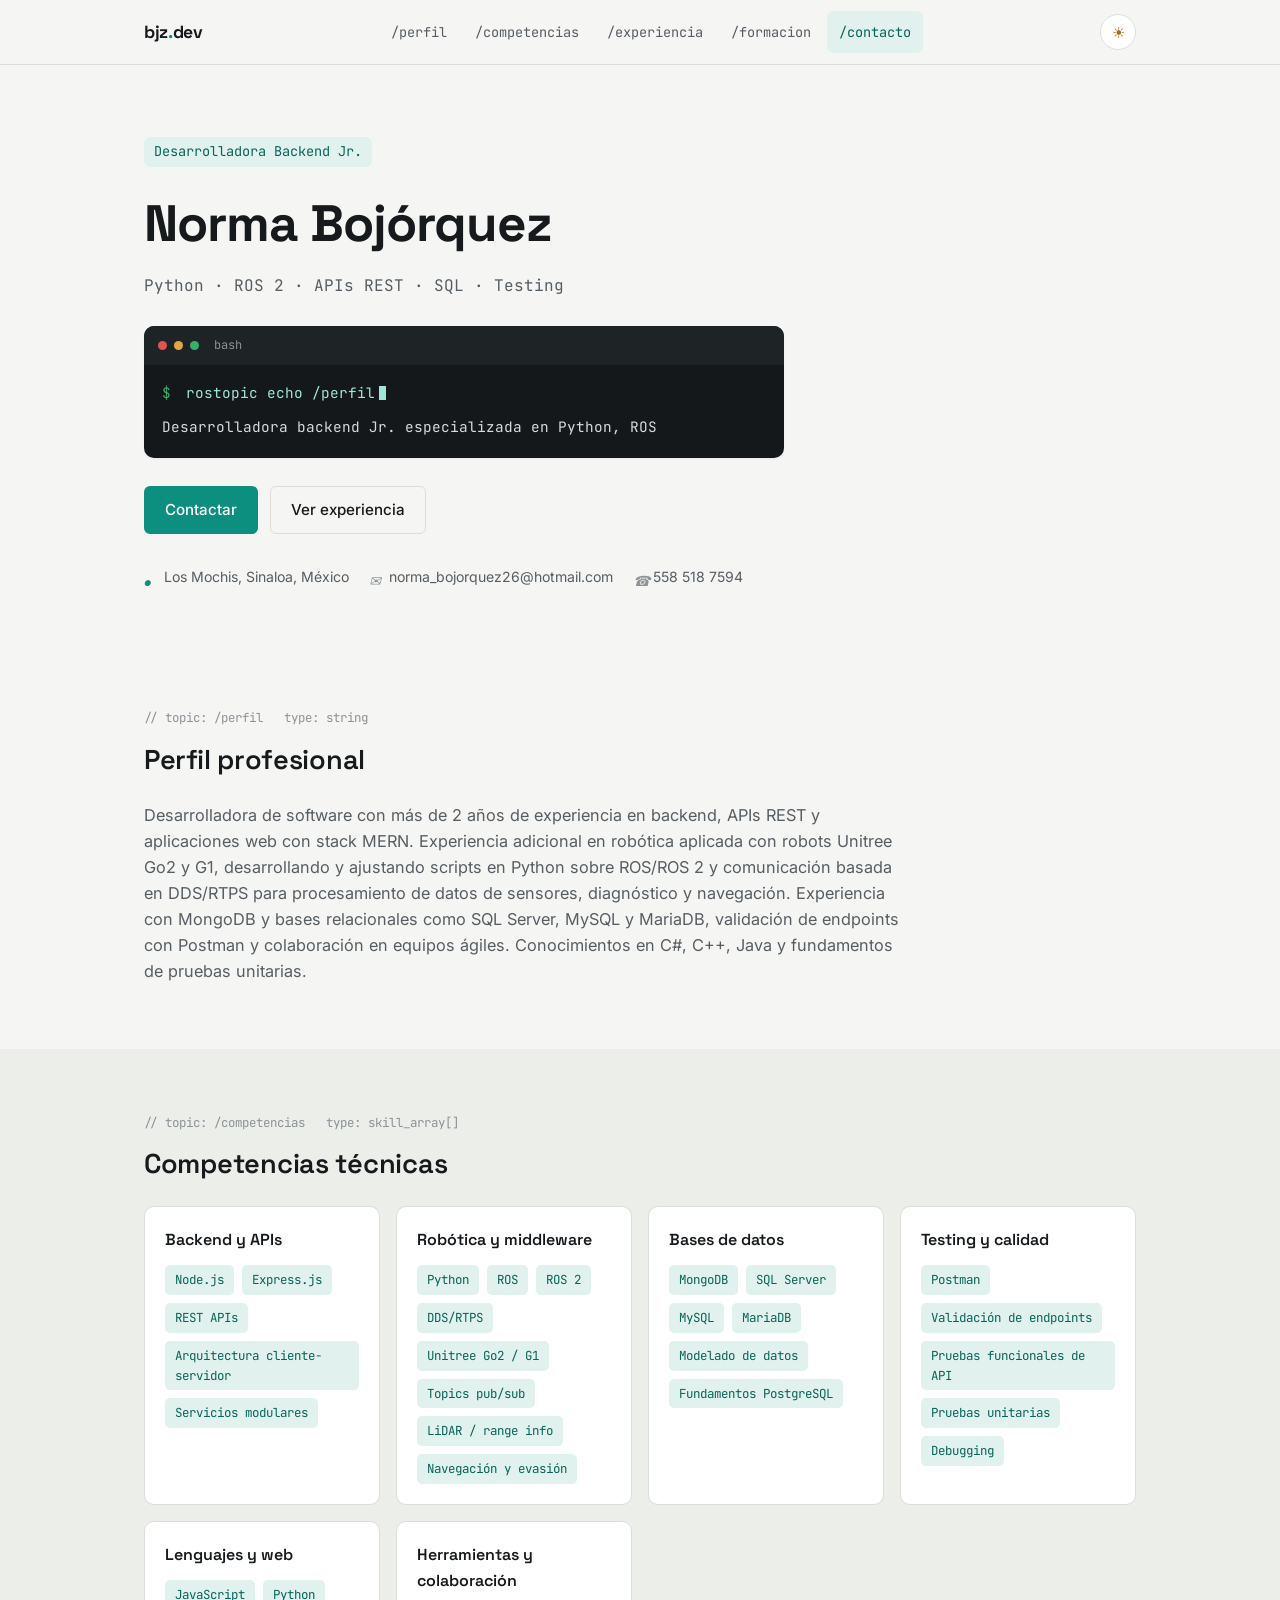
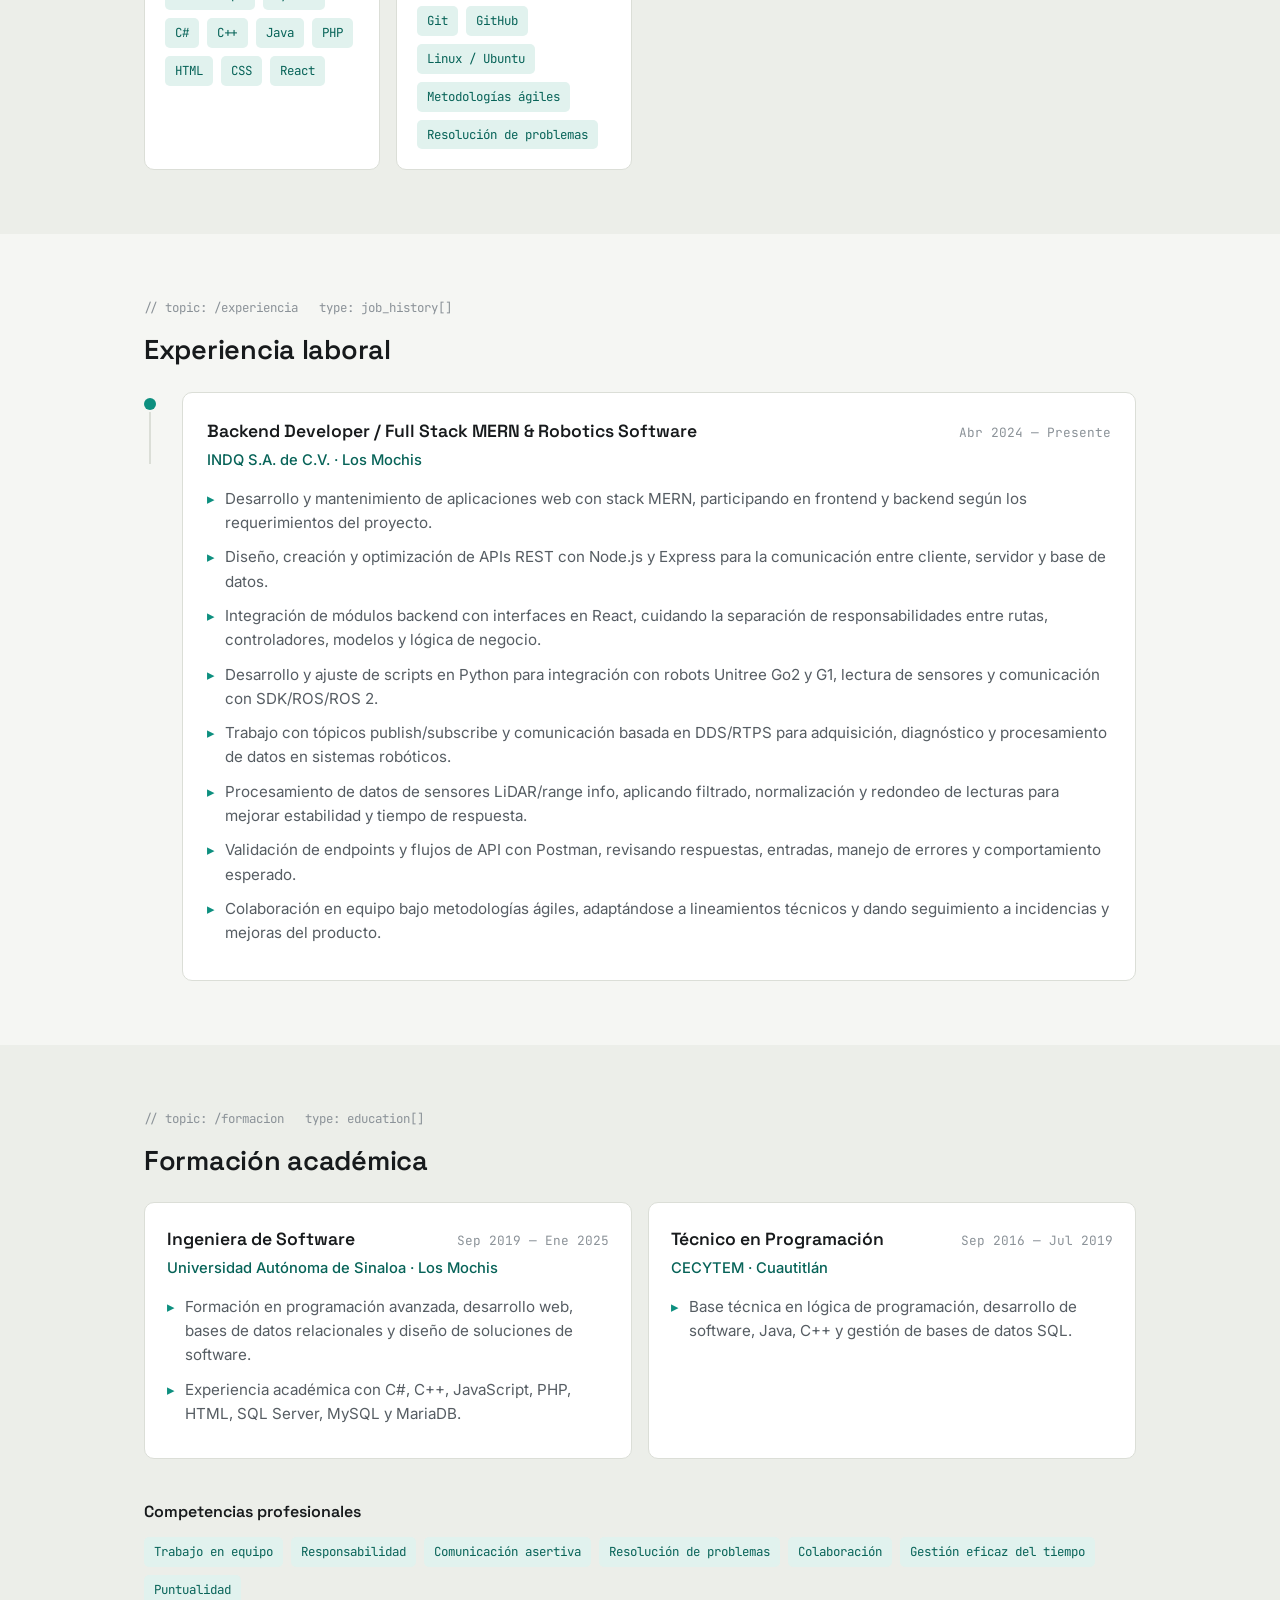
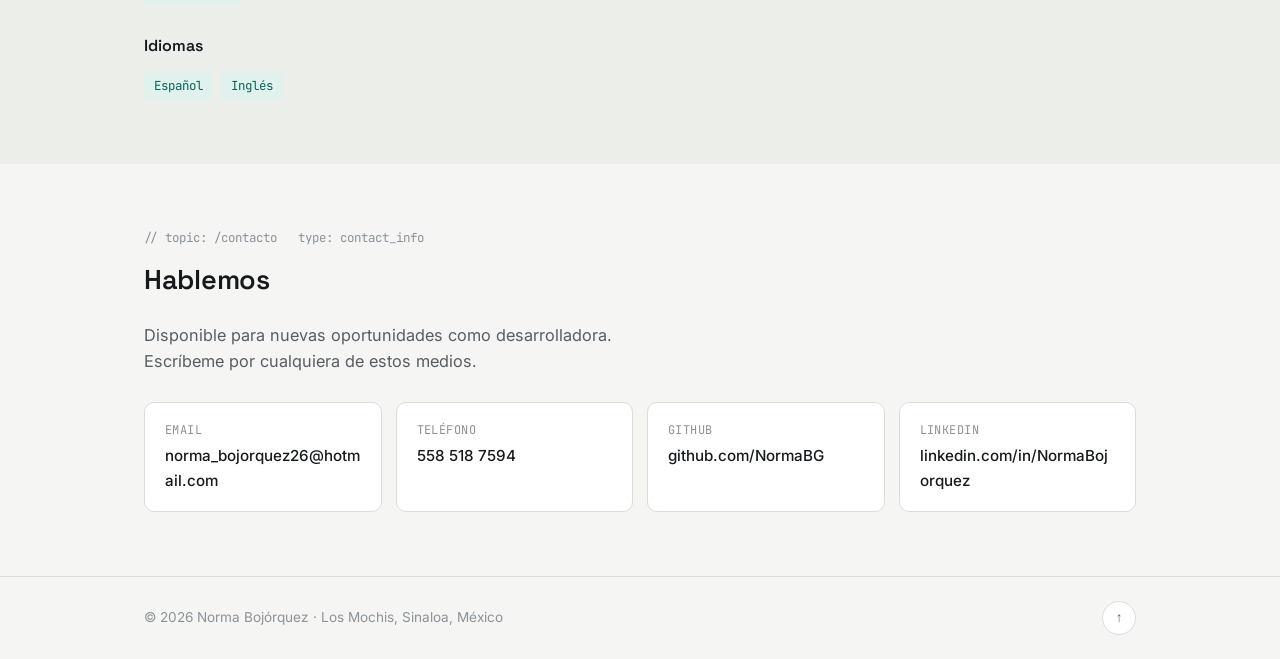
==== commit 57319d16: "Update index.html" ====
--- a/index.html
+++ b/index.html
@@ -8,7 +8,7 @@
 <link rel="preconnect" href="https://fonts.googleapis.com">
 <link rel="preconnect" href="https://fonts.gstatic.com" crossorigin>
 <link href="https://fonts.googleapis.com/css2?family=Space+Grotesk:wght@500;600;700&family=Inter:wght@400;500;600&family=JetBrains+Mono:wght@400;500&display=swap" rel="stylesheet">
-<link rel="stylesheet" href="CSS/styles.css">
+<link rel="stylesheet" href="/CSS/styles.css">
 <script>
   (function () {
     var saved = localStorage.getItem("theme");
@@ -248,11 +248,11 @@
         </a>
         <a class="contact-card" href="#" id="githubLink">
           <span class="contact-label">GitHub</span>
-          <span class="contact-value">github.com/tu-usuario</span>
+          <span class="contact-value">github.com/NormaBG</span>
         </a>
         <a class="contact-card" href="#" id="linkedinLink">
           <span class="contact-label">LinkedIn</span>
-          <span class="contact-value">linkedin.com/in/tu-usuario</span>
+          <span class="contact-value">linkedin.com/in/NormaBojorquez</span>
         </a>
       </div>
     </div>
@@ -267,6 +267,6 @@
   </div>
 </footer>
 
-<script src="JS/script.js"></script>
+<script src="/JS/script.js"></script>
 </body>
-</html>
+</html>
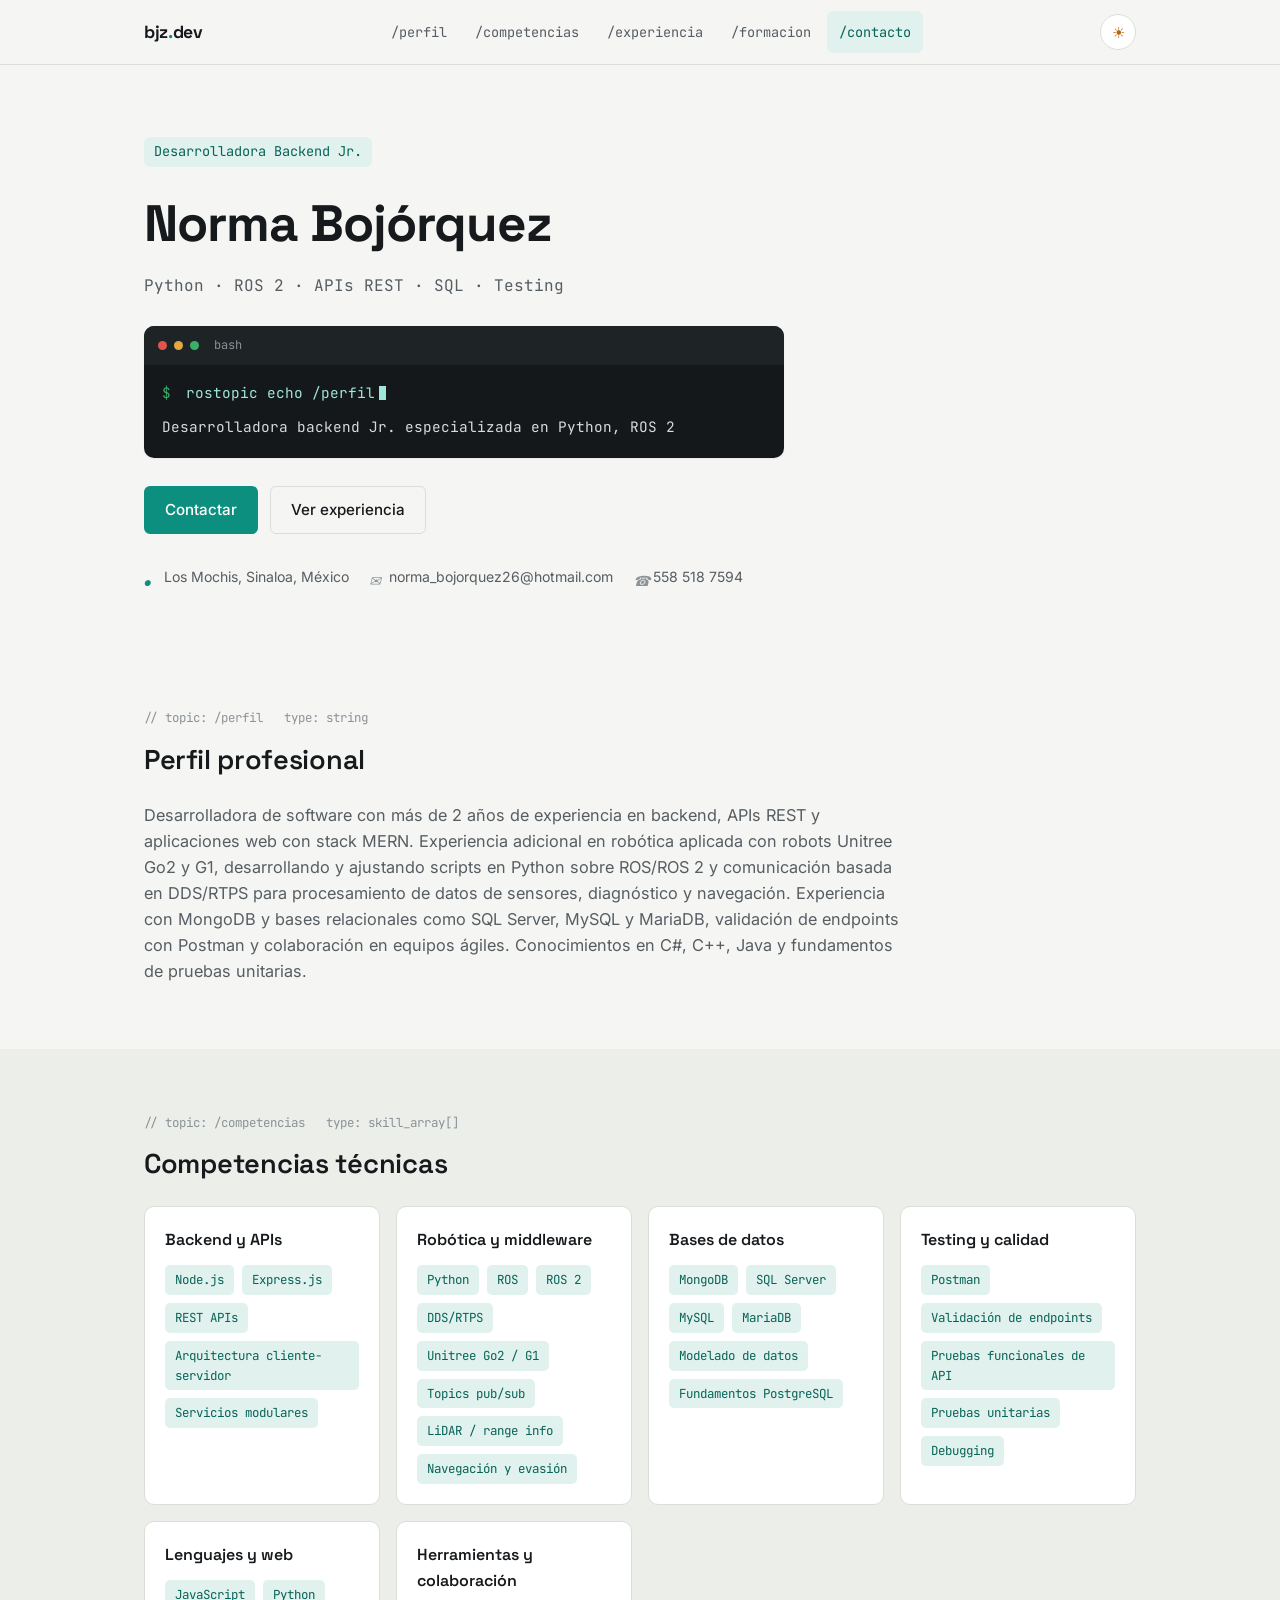
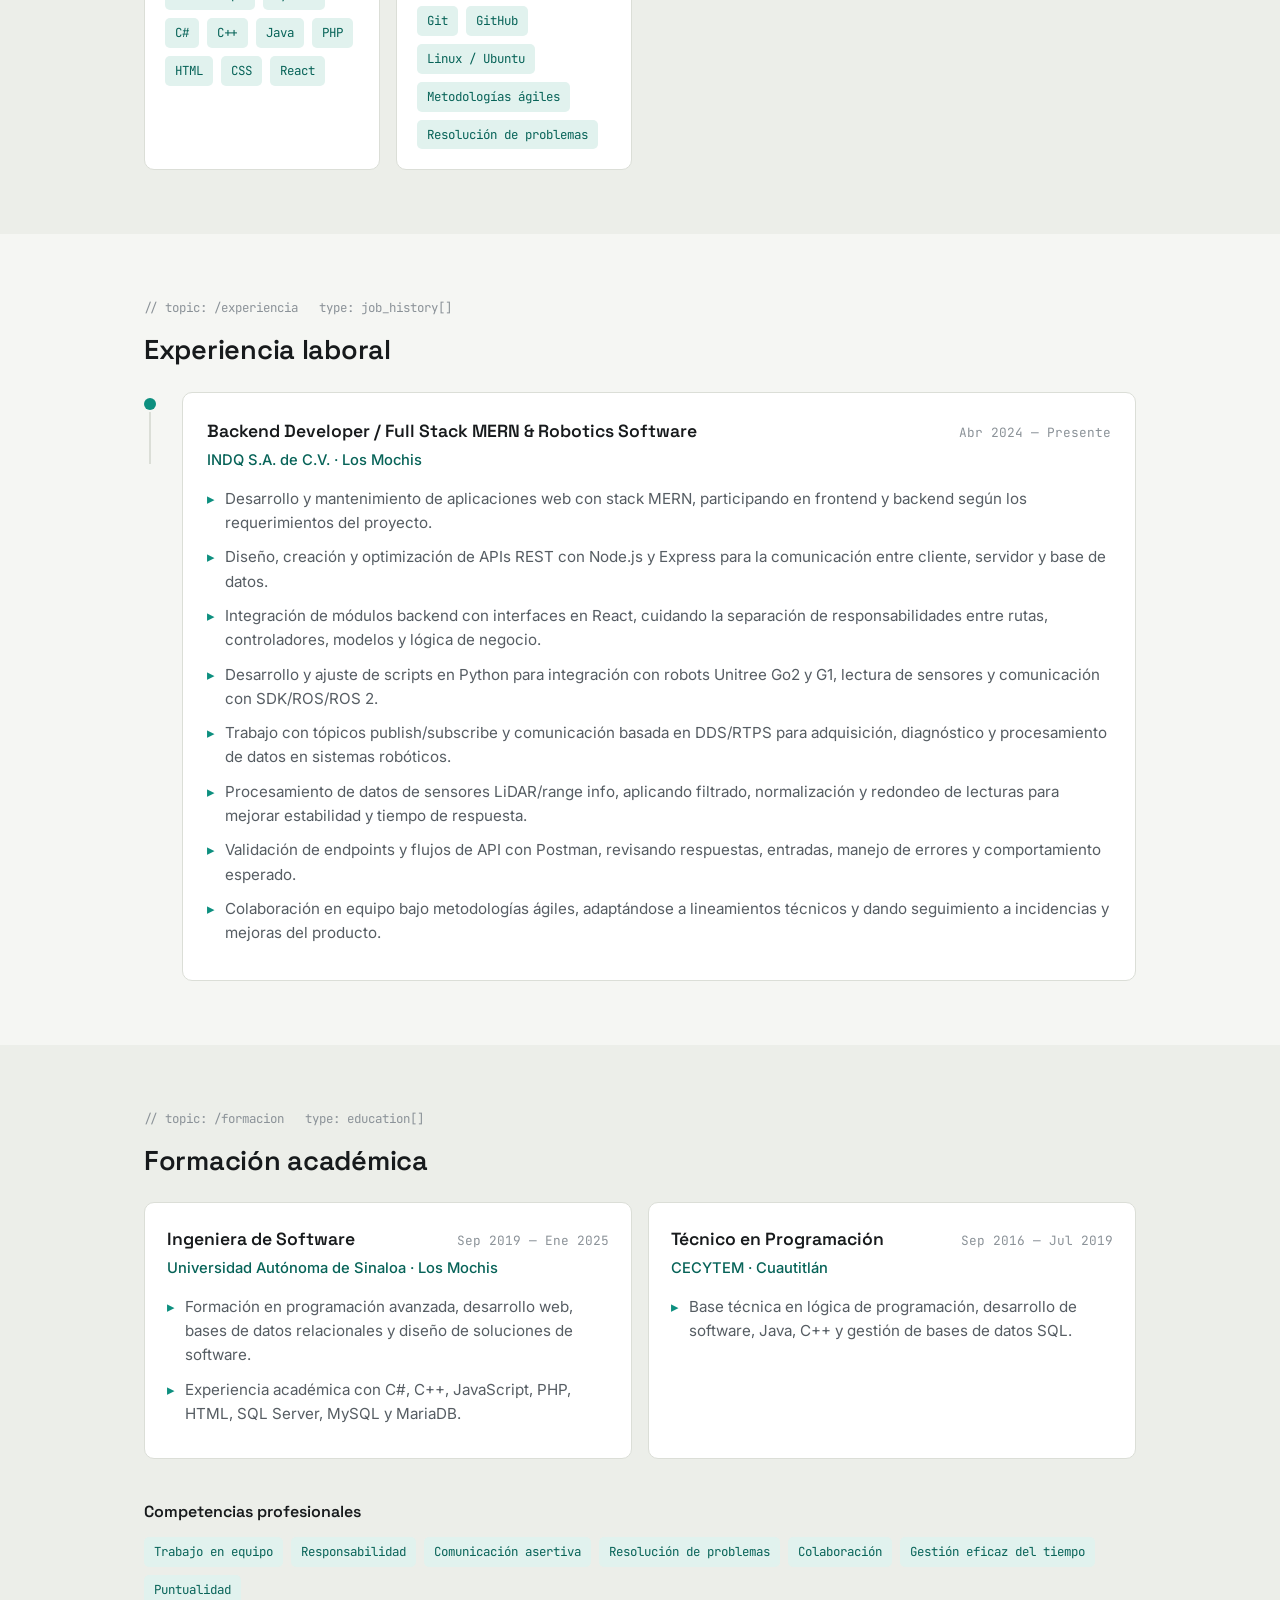
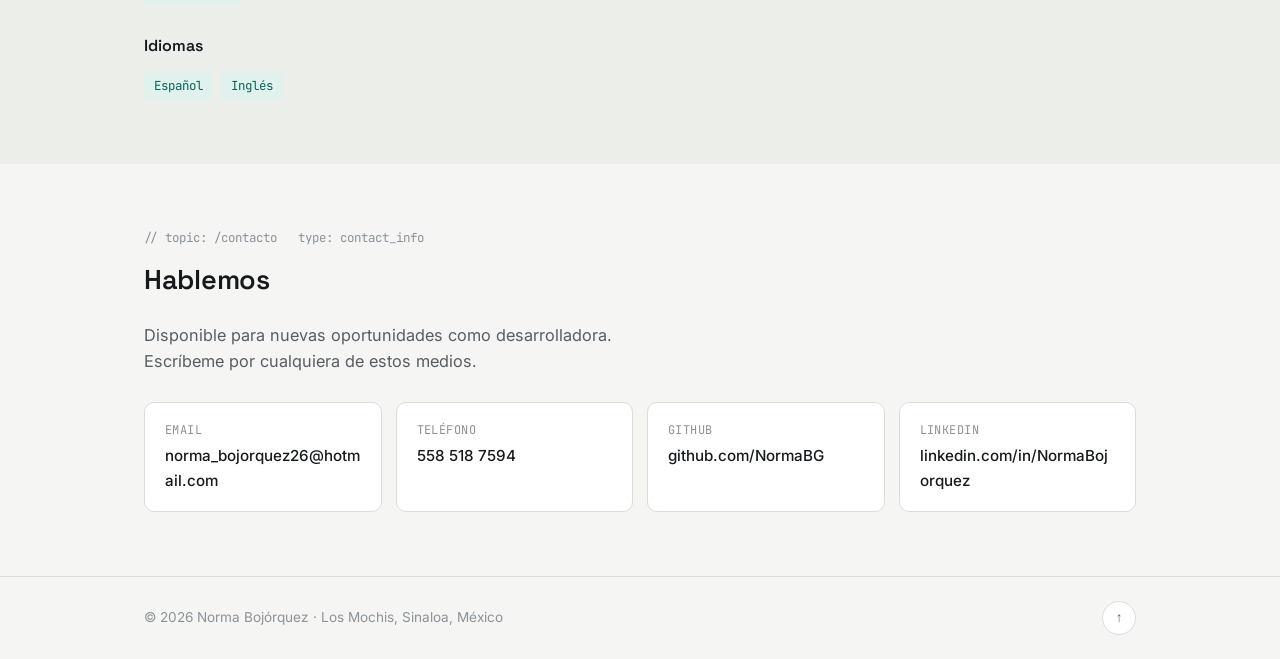
==== commit e4e01da4: "correccion de links" ====
--- a/index.html
+++ b/index.html
@@ -246,11 +246,11 @@
           <span class="contact-label">Teléfono</span>
           <span class="contact-value">558 518 7594</span>
         </a>
-        <a class="contact-card" href="#" id="githubLink">
+        <a class="contact-card" href="#" id="https://github.com/NormaBG">
           <span class="contact-label">GitHub</span>
           <span class="contact-value">github.com/NormaBG</span>
         </a>
-        <a class="contact-card" href="#" id="linkedinLink">
+        <a class="contact-card" href="#" id="https://www.linkedin.com/in/norma-boj%C3%B3rquez-8bb12a2a2/">
           <span class="contact-label">LinkedIn</span>
           <span class="contact-value">linkedin.com/in/NormaBojorquez</span>
         </a>
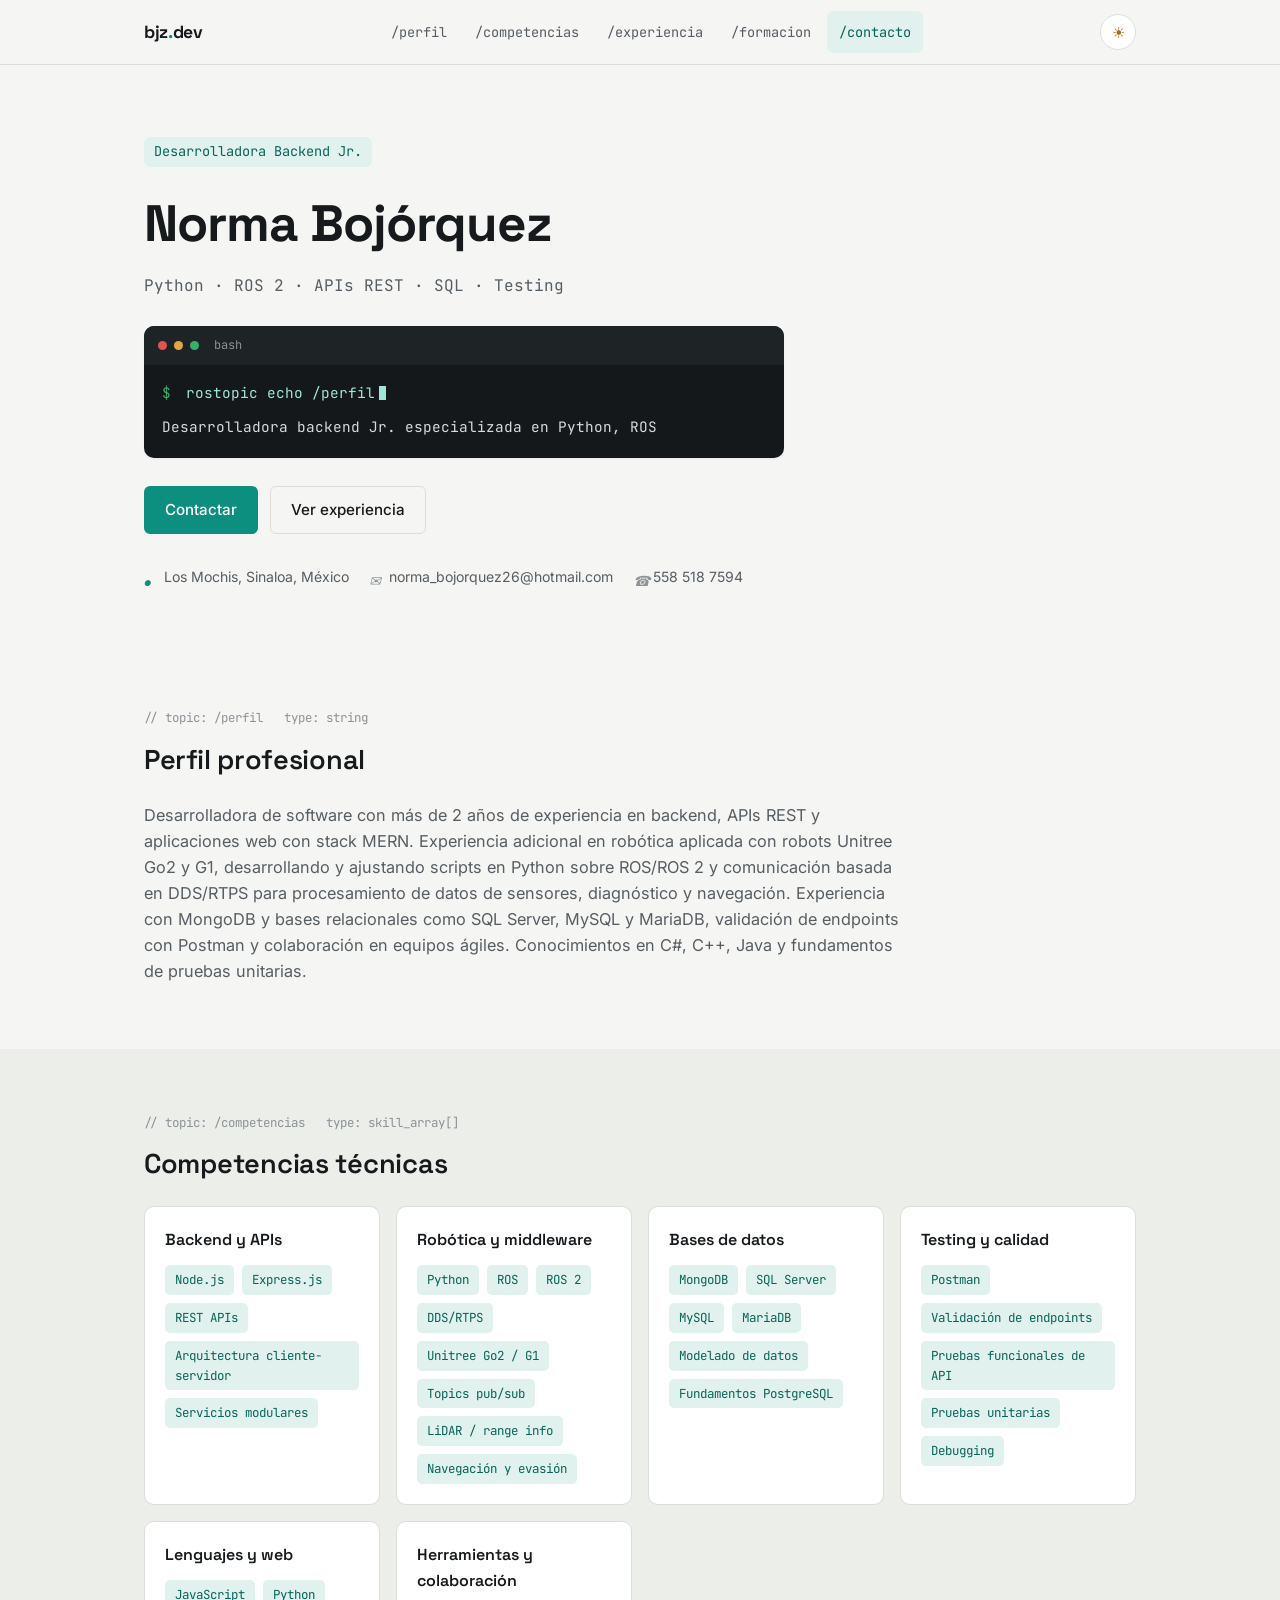
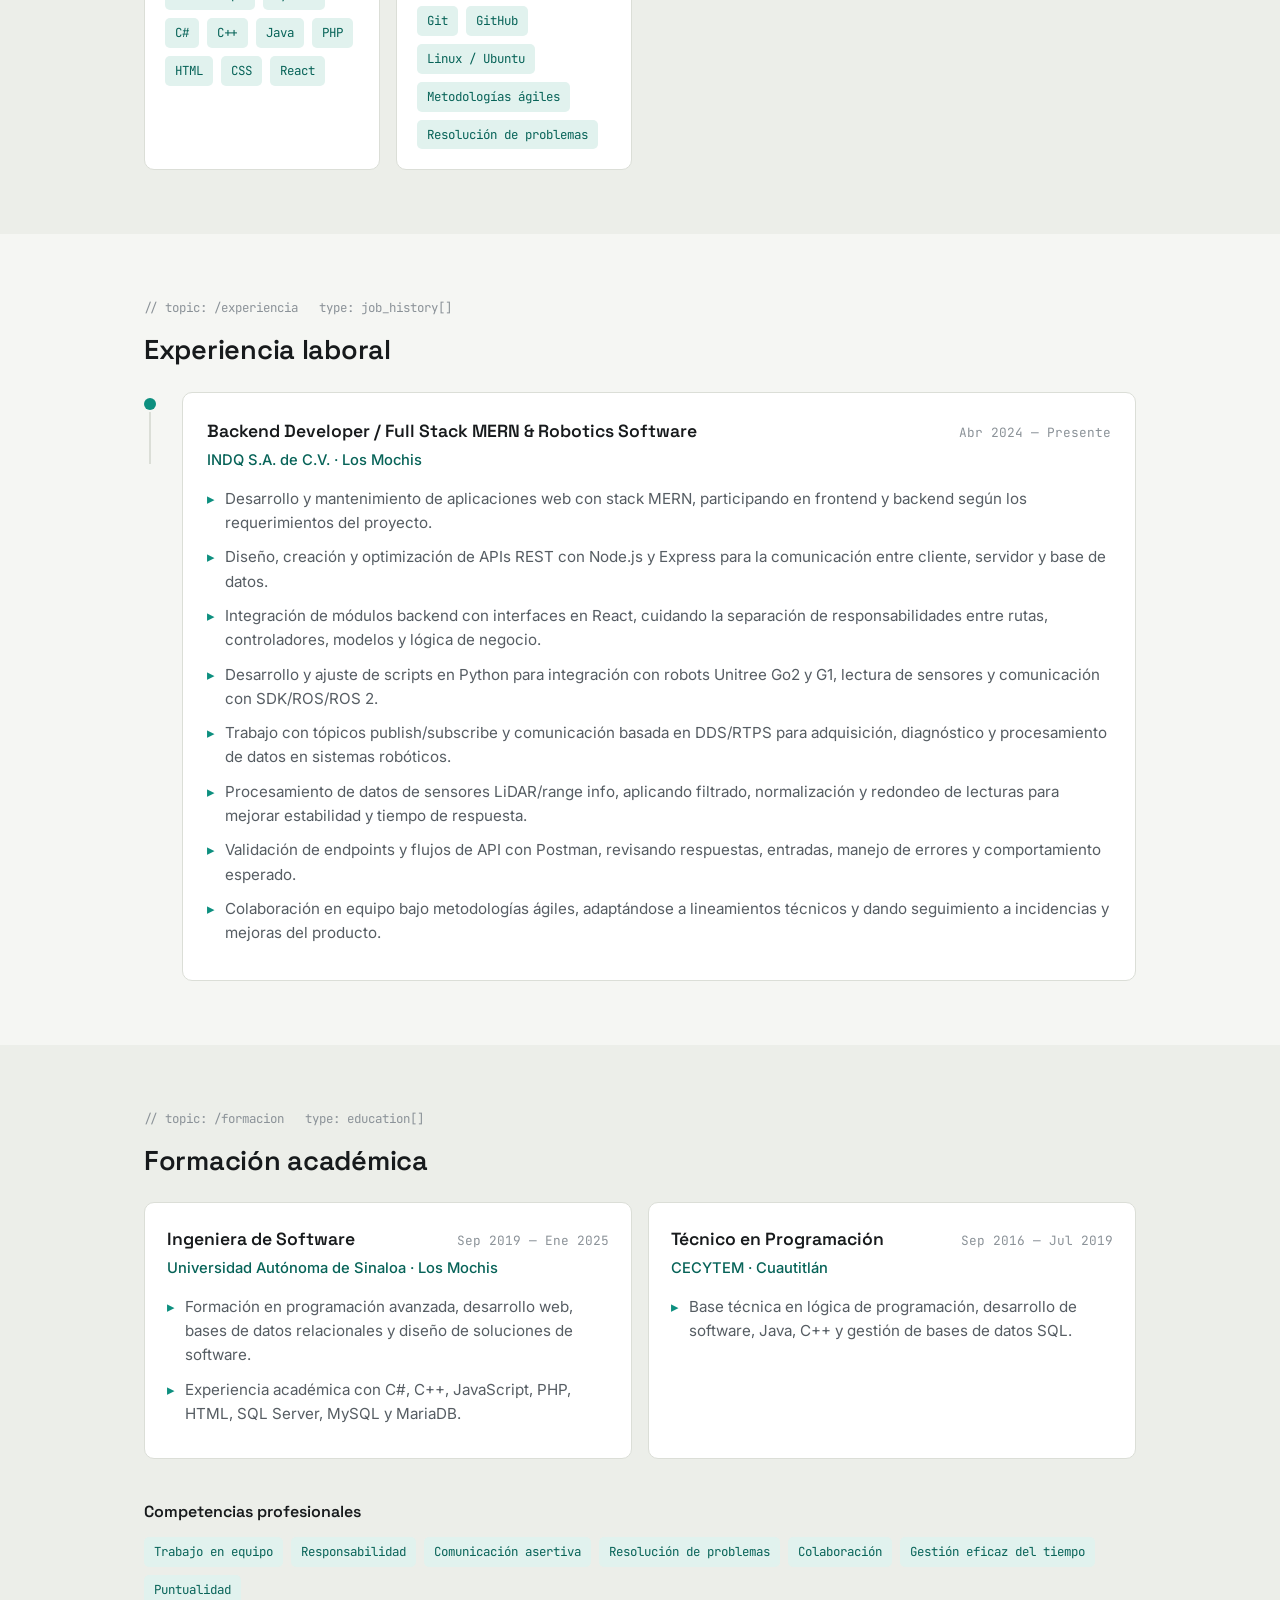
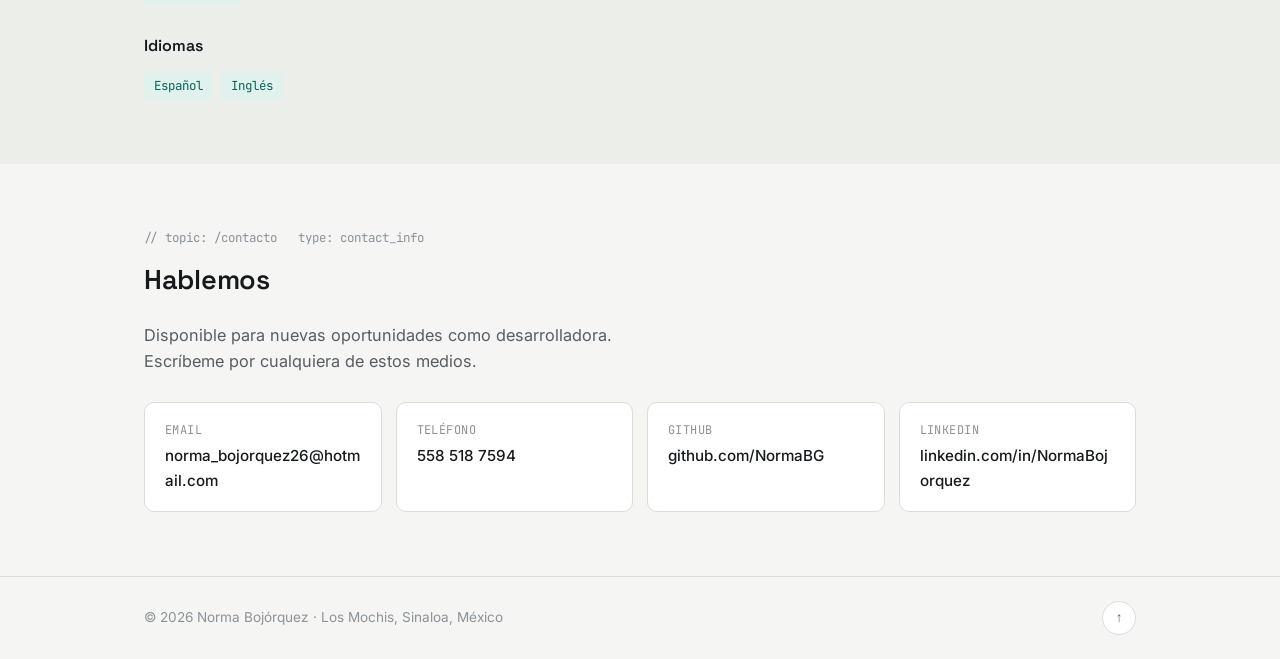
==== commit ec762759: "coreccion de links" ====
--- a/index.html
+++ b/index.html
@@ -8,7 +8,7 @@
 <link rel="preconnect" href="https://fonts.googleapis.com">
 <link rel="preconnect" href="https://fonts.gstatic.com" crossorigin>
 <link href="https://fonts.googleapis.com/css2?family=Space+Grotesk:wght@500;600;700&family=Inter:wght@400;500;600&family=JetBrains+Mono:wght@400;500&display=swap" rel="stylesheet">
-<link rel="stylesheet" href="/CSS/styles.css">
+<link rel="stylesheet" href="CSS/styles.css">
 <script>
   (function () {
     var saved = localStorage.getItem("theme");
@@ -246,11 +246,11 @@
           <span class="contact-label">Teléfono</span>
           <span class="contact-value">558 518 7594</span>
         </a>
-        <a class="contact-card" href="#" id="https://github.com/NormaBG">
+        <a class="contact-card" href="https://github.com/NormaBG" id="githubLink" target="_blank" rel="noopener">
           <span class="contact-label">GitHub</span>
           <span class="contact-value">github.com/NormaBG</span>
         </a>
-        <a class="contact-card" href="#" id="https://www.linkedin.com/in/norma-boj%C3%B3rquez-8bb12a2a2/">
+        <a class="contact-card" href="https://www.linkedin.com/in/norma-boj%C3%B3rquez-8bb12a2a2/" id="linkedinLink" target="_blank" rel="noopener">
           <span class="contact-label">LinkedIn</span>
           <span class="contact-value">linkedin.com/in/NormaBojorquez</span>
         </a>
@@ -267,6 +267,6 @@
   </div>
 </footer>
 
-<script src="/JS/script.js"></script>
+<script src="JS/script.js"></script>
 </body>
-</html>+</html>
